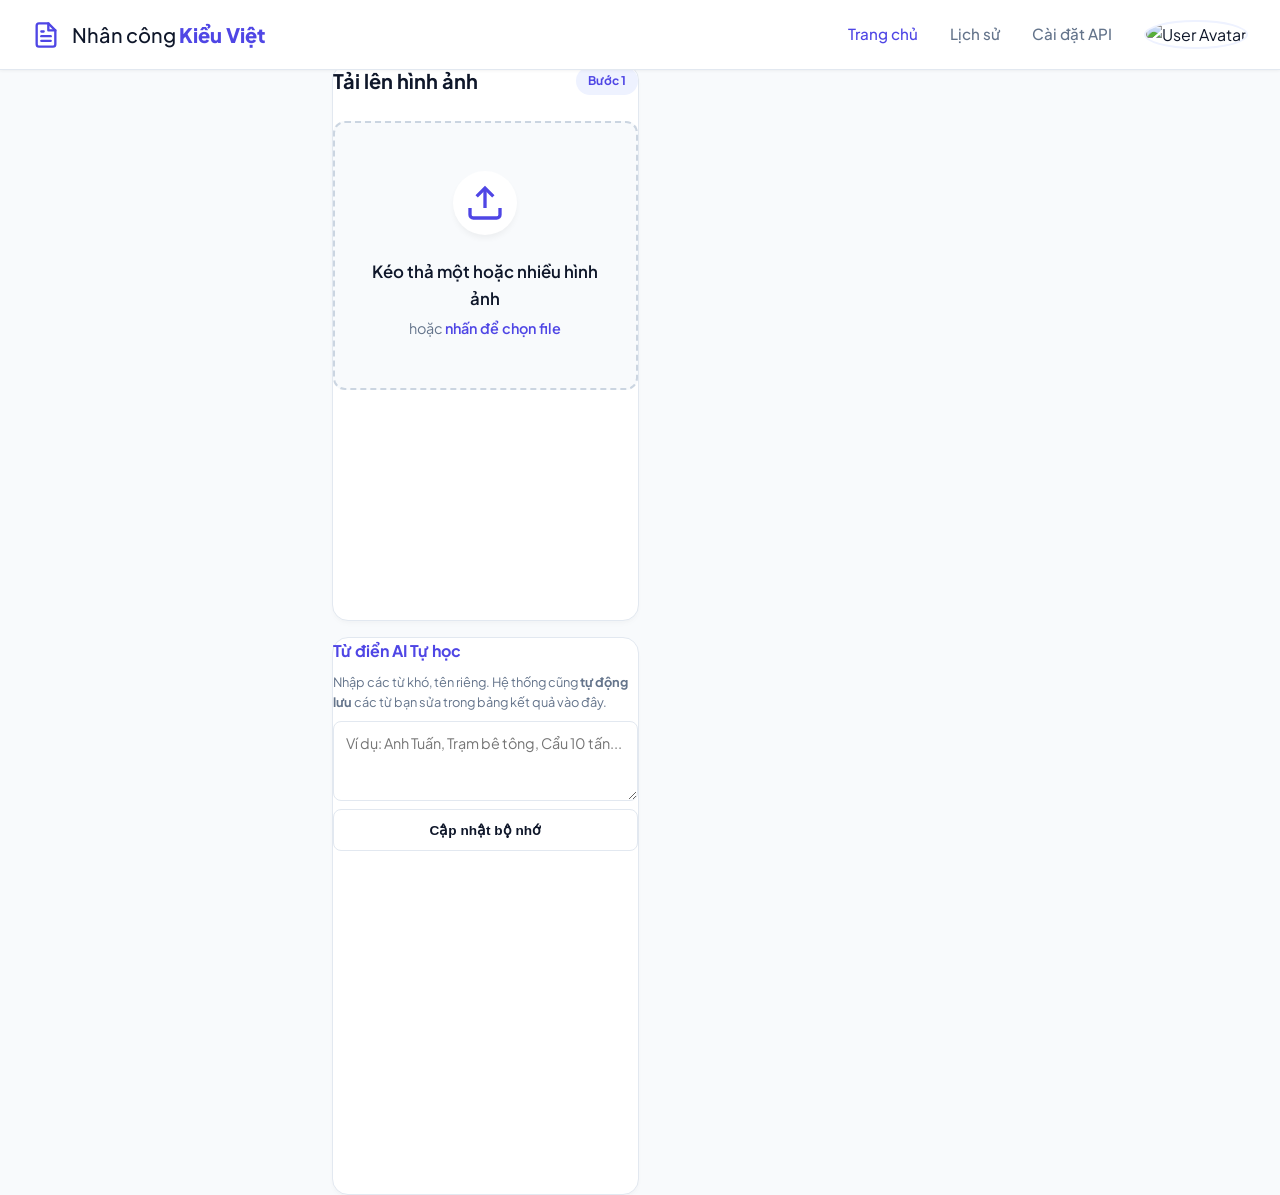
==== index.html @ 279156b9 "Fix retry loop counter and bump cache" ====
<!DOCTYPE html>
<html lang="vi">
<head>
    <meta charset="UTF-8">
    <meta name="viewport" content="width=device-width, initial-scale=1.0">
    <title>Nhân công Kiểu Việt</title>
    <link href="https://fonts.googleapis.com/css2?family=Plus+Jakarta+Sans:wght@300;400;500;600;700;800&display=swap" rel="stylesheet">
    <link rel="stylesheet" href="style.css">
    <!-- SheetJS -->
    <script src="https://cdn.sheetjs.com/xlsx-latest/package/dist/xlsx.full.min.js"></script>
</head>
<body>
    <!-- Navbar -->
    <nav class="navbar">
        <div class="nav-container">
            <div class="logo">
                <svg width="28" height="28" viewBox="0 0 24 24" fill="none" stroke="currentColor" stroke-width="2" stroke-linecap="round" stroke-linejoin="round">
                    <path d="M14 2H6a2 2 0 0 0-2 2v16a2 2 0 0 0 2 2h12a2 2 0 0 0 2-2V8z"></path>
                    <polyline points="14 2 14 8 20 8"></polyline>
                    <line x1="16" y1="13" x2="8" y2="13"></line>
                    <line x1="16" y1="17" x2="8" y2="17"></line>
                    <polyline points="10 9 9 9 8 9"></polyline>
                </svg>
                <span>Nhân công <strong>Kiểu Việt</strong></span>
            </div>
            <div class="nav-links">
                <a href="#" class="active">Trang chủ</a>
                <a href="#">Lịch sử</a>
                <a href="#">Cài đặt API</a>
                <div class="avatar">
                    <img src="https://ui-avatars.com/api/?name=Admin&background=6366f1&color=fff" alt="User Avatar">
                </div>
            </div>
        </div>
    </nav>

    <div class="layout">
        <!-- Main Content -->
        <div class="main-content">
            <!-- Two Column Layout for App -->
            <div class="app-grid">
                <!-- Left Column -->
                <div class="left-column">
                    <div class="panel upload-panel card">
                        <div class="panel-header">
                            <h2>Tải lên hình ảnh</h2>
                            <span class="badge">Bước 1</span>
                        </div>
                        
                        <div class="drop-zone" id="drop-zone">
                            <div class="drop-icon-bg">
                                <svg width="40" height="40" viewBox="0 0 24 24" fill="none" stroke="currentColor" stroke-width="2"><path d="M21 15v4a2 2 0 0 1-2 2H5a2 2 0 0 1-2-2v-4"></path><polyline points="17 8 12 3 7 8"></polyline><line x1="12" y1="3" x2="12" y2="15"></line></svg>
                            </div>
                            <h3>Kéo thả một hoặc nhiều hình ảnh</h3>
                            <p>hoặc <span class="highlight">nhấn để chọn file</span></p>
                            <input type="file" id="file-input" accept="image/*" hidden multiple>
                        </div>
                        
                        <div class="preview-area hidden" id="preview-area">
                            <div class="image-wrapper" id="preview-gallery" style="display: flex; gap: 10px; overflow-x: auto; padding: 5px; margin-bottom: 10px;">
                                <!-- Thumbnails will be injected here -->
                            </div>
                            
                            <!-- Ảnh phóng to của tab hiện tại -->
                            <div id="active-image-container" style="display: none; margin-bottom: 15px;">
                                <p style="font-size: 0.85rem; color: var(--text-muted); margin-bottom: 5px; font-weight: bold;">Ảnh đang chọn để đối chiếu:</p>
                                <img id="active-image" style="width: 100%; max-height: 400px; object-fit: contain; border-radius: 8px; border: 1px solid var(--border-color);">
                            </div>

                            <div class="actions">
                                <button id="btn-remove-image" class="btn btn-outline" style="padding: 0.5rem; font-size: 0.9rem;">
                                    Xóa tất cả
                                </button>
                                <button id="btn-extract" class="btn btn-primary glow-effect" style="flex: 2;">
                                    <svg width="18" height="18" viewBox="0 0 24 24" fill="none" stroke="currentColor" stroke-width="2"><polygon points="13 2 3 14 12 14 11 22 21 10 12 10 13 2"></polygon></svg>
                                    Bắt đầu AI Trích xuất
                                </button>
                            </div>
                        </div>
                    </div>

                    <!-- Dictionary Panel -->
                    <div class="panel dictionary-panel card" style="margin-top: 1rem">
                        <div class="panel-header" style="margin-bottom: 0.5rem;">
                            <h2 style="font-size: 1rem; color: var(--primary);">Từ điển AI Tự học</h2>
                        </div>
                        <p style="font-size: 0.8rem; color: var(--text-muted); margin-bottom: 0.5rem;">Nhập các từ khó, tên riêng. Hệ thống cũng <strong>tự động lưu</strong> các từ bạn sửa trong bảng kết quả vào đây.</p>
                        <textarea id="custom-dictionary" class="form-control" rows="3" placeholder="Ví dụ: Anh Tuấn, Trạm bê tông, Cẩu 10 tấn..."></textarea>
                        <button id="btn-save-dict" class="btn btn-outline" style="width: 100%; margin-top: 0.5rem; font-size: 0.85rem;">Cập nhật bộ nhớ</button>
                    </div>
                </div>

                <!-- Right Column: Result -->
                <div class="panel result-panel card hidden" id="result-section">
                    <div class="panel-header" style="padding-bottom: 1rem; border-bottom: 1px solid var(--border-color); margin-bottom: 1rem;">
                        <div style="flex: 1;">
                            <div style="display: flex; align-items: center; justify-content: space-between; margin-bottom: 0.5rem;">
                                <h2 style="font-size: 1.25rem;">Kết quả Dữ liệu</h2>
                                <select id="result-tab-selector" class="form-control" style="width: auto; padding: 0.4rem; font-weight: bold;">
                                    <!-- Tabs injected here -->
                                </select>
                            </div>
                            <p class="instruction" style="font-size: 0.85rem;">Click vào ô bất kỳ để sửa. Ô <span class="warning-text">màu vàng</span> là chữ viết tay mờ cần kiểm tra lại.</p>
                        </div>
                        <button id="btn-export" class="btn btn-success" style="margin-left: 1rem; white-space: nowrap;">
                            <svg width="18" height="18" viewBox="0 0 24 24" fill="none" stroke="currentColor" stroke-width="2"><path d="M21 15v4a2 2 0 0 1-2 2H5a2 2 0 0 1-2-2v-4"></path><polyline points="7 10 12 15 17 10"></polyline><line x1="12" y1="15" x2="12" y2="3"></line></svg>
                            Xuất Excel
                        </button>
                    </div>

                    <div class="table-responsive">
                        <table id="result-table">
                            <thead>
                                <tr>
                                    <th width="50">STT</th>
                                    <th width="150">Họ và tên</th>
                                    <th width="80">Ngày công</th>
                                    <th width="100">Ca sáng</th>
                                    <th width="100">Ca trưa</th>
                                    <th width="100">Ca chiều</th>
                                    <th>Ghi chú</th>
                                </tr>
                            </thead>
                            <tbody id="result-tbody">
                                <!-- Data will be injected here -->
                            </tbody>
                        </table>
                    </div>
                </div>
            </div>
        </div>
    </div>

    <!-- Loading Overlay -->
    <div class="loading-overlay hidden" id="loading-overlay">
        <div class="loading-content">
            <div class="spinner"></div>
            <h3>Đang phân tích hình ảnh...</h3>
            <p>Hệ thống đang sử dụng AI để đọc chữ viết tay, vui lòng đợi trong giây lát.</p>
        </div>
    </div>

    <!-- Toast Notification -->
    <div id="toast-container"></div>

    <script src="script.js?v=9"></script>
    <script>
        // Cập nhật giao diện tự động khi thay đổi size
        window.addEventListener('resize', () => {
            const table = document.querySelector('.table-responsive');
            if (table && table.parentElement.classList.contains('hidden') === false) {
                // Table is visible, force layout recalculation if needed
            }
        });
    </script>
</body>
</html>
---- style.css ----
@import url('https://fonts.googleapis.com/css2?family=Plus+Jakarta+Sans:wght@400;500;600;700;800&display=swap');

:root {
    --primary: #4F46E5;
    --primary-hover: #4338CA;
    --primary-light: #EEF2FF;
    --success: #10B981;
    --success-hover: #059669;
    --danger: #EF4444;
    --bg-color: #F8FAFC;
    --card-bg: #FFFFFF;
    --text-main: #0F172A;
    --text-muted: #64748B;
    --border-color: #E2E8F0;
    --warning-bg: #FFFBEB;
    --warning-border: #F59E0B;
    --sidebar-width: 260px;
    --navbar-height: 70px;
}

* {
    box-sizing: border-box;
    margin: 0;
    padding: 0;
}

body {
    font-family: 'Plus Jakarta Sans', sans-serif;
    background-color: var(--bg-color);
    color: var(--text-main);
    line-height: 1.6;
    overflow-x: hidden;
}

/* Navbar */
.navbar {
    height: var(--navbar-height);
    background-color: var(--card-bg);
    border-bottom: 1px solid var(--border-color);
    position: fixed;
    top: 0;
    left: 0;
    right: 0;
    z-index: 50;
    box-shadow: 0 1px 3px 0 rgba(0, 0, 0, 0.05);
}

.nav-container {
    display: flex;
    justify-content: space-between;
    align-items: center;
    height: 100%;
    padding: 0 2rem;
    max-width: 1600px;
    margin: 0 auto;
}

.logo {
    display: flex;
    align-items: center;
    gap: 0.75rem;
    color: var(--primary);
    font-size: 1.25rem;
}

.logo span {
    color: var(--text-main);
    font-weight: 500;
}

.logo strong {
    color: var(--primary);
    font-weight: 800;
}

.nav-links {
    display: flex;
    align-items: center;
    gap: 2rem;
}

.nav-links a {
    text-decoration: none;
    color: var(--text-muted);
    font-weight: 500;
    font-size: 0.95rem;
    transition: color 0.2s;
}

.nav-links a:hover, .nav-links a.active {
    color: var(--primary);
}

.avatar img {
    width: 36px;
    height: 36px;
    border-radius: 50%;
    border: 2px solid var(--primary-light);
}

/* Dashboard Layout */
.dashboard-container {
    display: flex;
    margin-top: var(--navbar-height);
    min-height: calc(100vh - var(--navbar-height));
    max-width: 1600px;
    margin-left: auto;
    margin-right: auto;
}

.sidebar {
    width: var(--sidebar-width);
    background-color: var(--bg-color);
    border-right: 1px solid var(--border-color);
    padding: 2rem 1.5rem;
    position: fixed;
    height: calc(100vh - var(--navbar-height));
    overflow-y: auto;
}

.menu-group h3 {
    font-size: 0.75rem;
    font-weight: 700;
    color: var(--text-muted);
    text-transform: uppercase;
    letter-spacing: 0.1em;
    margin-bottom: 1rem;
    padding-left: 0.75rem;
}

.menu-group ul {
    list-style: none;
}

.menu-group li {
    display: flex;
    align-items: center;
    gap: 0.75rem;
    padding: 0.75rem;
    border-radius: 0.5rem;
    color: var(--text-muted);
    font-weight: 600;
    font-size: 0.95rem;
    cursor: pointer;
    transition: all 0.2s;
    margin-bottom: 0.25rem;
}

.menu-group li:hover {
    background-color: var(--primary-light);
    color: var(--primary);
}

.menu-group li.active {
    background-color: var(--primary-light);
    color: var(--primary);
}

.main-content {
    flex: 1;
    margin-left: var(--sidebar-width);
    padding: 2.5rem 3rem;
}

/* Header */
.page-header {
    display: flex;
    justify-content: space-between;
    align-items: flex-end;
    margin-bottom: 2.5rem;
}

.page-header h1 {
    font-size: 2rem;
    font-weight: 800;
    color: var(--text-main);
    margin-bottom: 0.5rem;
    letter-spacing: -0.03em;
}

.page-header p {
    color: var(--text-muted);
    font-size: 1.05rem;
    max-width: 600px;
}

.stats-badge {
    display: inline-flex;
    align-items: center;
    gap: 0.5rem;
    background-color: #ECFDF5;
    color: #059669;
    padding: 0.5rem 1rem;
    border-radius: 2rem;
    font-size: 0.85rem;
    font-weight: 600;
    border: 1px solid #A7F3D0;
}

.status-dot {
    width: 8px;
    height: 8px;
    background-color: #10B981;
    border-radius: 50%;
    box-shadow: 0 0 0 2px rgba(16, 185, 129, 0.2);
}

/* App Grid */
.app-grid {
    display: grid;
    grid-template-columns: 1fr;
    gap: 1.5rem;
    padding: 1.5rem;
    flex: 1;
}

@media (min-width: 992px) {
    .app-grid {
        grid-template-columns: 35% 1fr;
    }
}

.card {
    background: var(--card-bg);
    border: 1px solid var(--border-color);
    border-radius: 1rem;
    box-shadow: 0 4px 6px -1px rgba(0, 0, 0, 0.02), 0 2px 4px -1px rgba(0, 0, 0, 0.02);
}

.panel {
    display: flex;
    flex-direction: column;
    height: 100%;
}

.panel-header {
    display: flex;
    justify-content: space-between;
    align-items: center;
    margin-bottom: 1.5rem;
}

.panel-header h2 {
    font-size: 1.25rem;
    font-weight: 700;
}

.badge {
    background-color: var(--primary-light);
    color: var(--primary);
    padding: 0.25rem 0.75rem;
    border-radius: 1rem;
    font-size: 0.75rem;
    font-weight: 700;
}

/* Upload Area */
.drop-zone {
    border: 2px dashed #CBD5E1;
    border-radius: 0.75rem;
    padding: 3rem 1.5rem;
    text-align: center;
    cursor: pointer;
    background-color: #F8FAFC;
    transition: all 0.2s ease;
}

.drop-zone:hover, .drop-zone.dragover {
    border-color: var(--primary);
    background-color: var(--primary-light);
}

.drop-icon-bg {
    width: 64px;
    height: 64px;
    background-color: white;
    border-radius: 50%;
    display: flex;
    align-items: center;
    justify-content: center;
    margin: 0 auto 1.5rem auto;
    box-shadow: 0 4px 6px -1px rgba(0, 0, 0, 0.05);
    color: var(--primary);
}

.drop-zone h3 {
    font-size: 1.05rem;
    font-weight: 600;
    margin-bottom: 0.25rem;
}

.drop-zone p {
    color: var(--text-muted);
    font-size: 0.9rem;
}

.drop-zone .highlight {
    color: var(--primary);
    font-weight: 600;
}

.file-hint {
    margin-top: 1rem;
    font-size: 0.8rem !important;
    color: #94A3B8 !important;
}

/* Preview Area */
.image-wrapper {
    background-color: #F1F5F9;
    padding: 0.5rem;
    border-radius: 0.75rem;
    border: 1px solid var(--border-color);
    margin-bottom: 1.5rem;
}

.preview-area img {
    width: 100%;
    height: auto;
    max-height: 400px;
    object-fit: contain;
    border-radius: 0.5rem;
    display: block;
}

.actions {
    display: grid;
    grid-template-columns: 1fr 2fr;
    gap: 1rem;
}

.form-control {
    width: 100%;
    padding: 0.75rem;
    border: 1px solid var(--border-color);
    border-radius: 0.5rem;
    font-family: inherit;
    font-size: 0.9rem;
    resize: vertical;
    transition: all 0.2s;
}
.form-control:focus {
    outline: none;
    border-color: var(--primary);
    box-shadow: 0 0 0 3px var(--primary-light);
}

/* Empty State */
.empty-state {
    display: flex;
    flex-direction: column;
    align-items: center;
    justify-content: center;
    text-align: center;
    padding: 6rem 2rem;
    border: 1px dashed var(--border-color);
    background-color: transparent;
    box-shadow: none;
}

.empty-icon {
    color: #CBD5E1;
    margin-bottom: 1.5rem;
}

.empty-state h3 {
    font-size: 1.25rem;
    color: var(--text-muted);
    margin-bottom: 0.5rem;
}

.empty-state p {
    color: #94A3B8;
    max-width: 300px;
    font-size: 0.95rem;
}

/* Buttons */
.btn {
    display: inline-flex;
    align-items: center;
    justify-content: center;
    gap: 0.5rem;
    padding: 0.75rem 1rem;
    font-size: 0.95rem;
    font-weight: 600;
    border: none;
    border-radius: 0.5rem;
    cursor: pointer;
    transition: all 0.2s ease;
}

.btn-primary {
    background-color: var(--primary);
    color: white;
}

.btn-primary:hover {
    background-color: var(--primary-hover);
}

.btn-outline {
    background-color: white;
    color: var(--text-main);
    border: 1px solid var(--border-color);
}

.btn-outline:hover {
    background-color: #F1F5F9;
}

.btn-success {
    background-color: var(--success);
    color: white;
}

.btn-success:hover {
    background-color: var(--success-hover);
}

.glow-effect {
    box-shadow: 0 4px 14px 0 rgba(79, 70, 229, 0.39);
}

.glow-effect:hover {
    transform: translateY(-1px);
    box-shadow: 0 6px 20px rgba(79, 70, 229, 0.4);
}

/* Result Section */
.result-panel {
    padding: 0;
    overflow: hidden;
    display: flex;
    flex-direction: column;
}

.result-panel .panel-header {
    padding: 1.5rem 2rem;
    margin: 0;
    border-bottom: 1px solid var(--border-color);
    background-color: #F8FAFC;
}

.result-panel h2 {
    margin-bottom: 0.25rem;
}

.instruction {
    color: var(--text-muted);
    font-size: 0.85rem;
}

.warning-text {
    color: var(--warning-border);
    font-weight: 700;
}

.table-container {
    overflow-x: auto;
    width: 100%;
}

table {
    width: 100%;
    border-collapse: collapse;
    text-align: left;
}

th, td {
    padding: 1rem 1.5rem;
    border-bottom: 1px solid var(--border-color);
}

th {
    background-color: white;
    font-weight: 600;
    color: var(--text-muted);
    font-size: 0.75rem;
    text-transform: uppercase;
    letter-spacing: 0.05em;
    position: sticky;
    top: 0;
}

td {
    font-size: 0.95rem;
    color: var(--text-main);
    font-weight: 500;
    transition: background-color 0.2s;
    white-space: nowrap;
}

tr:hover td {
    background-color: #F8FAFC;
}

td[contenteditable="true"]:focus {
    outline: none;
    box-shadow: inset 0 0 0 2px var(--primary);
    background-color: white;
    border-radius: 0.25rem;
}

.uncertain-cell {
    background-color: var(--warning-bg);
}

/* Loading Overlay */
#loading-overlay {
    position: fixed;
    top: 0; left: 0; right: 0; bottom: 0;
    background: rgba(255, 255, 255, 0.9);
    backdrop-filter: blur(4px);
    display: flex;
    align-items: center;
    justify-content: center;
    z-index: 1000;
}

.loading-content {
    text-align: center;
}

.cyber-spinner {
    width: 60px;
    height: 60px;
    border: 4px solid var(--primary-light);
    border-top-color: var(--primary);
    border-radius: 50%;
    animation: spin 1s cubic-bezier(0.68, -0.55, 0.265, 1.55) infinite;
    margin: 0 auto 1.5rem auto;
}

@keyframes spin {
    0% { transform: rotate(0deg); }
    100% { transform: rotate(360deg); }
}

.loading-content h3 {
    font-size: 1.25rem;
    font-weight: 700;
    margin-bottom: 0.5rem;
}

.loading-content p {
    color: var(--text-muted);
}

/* Toast */
#toast-container {
    position: fixed;
    bottom: 24px;
    right: 24px;
    z-index: 9999;
    display: flex;
    flex-direction: column;
    gap: 12px;
}

.toast {
    background: white;
    border-left: 4px solid var(--primary);
    color: var(--text-main);
    padding: 1rem 1.5rem;
    border-radius: 0.5rem;
    box-shadow: 0 10px 15px -3px rgba(0, 0, 0, 0.1), 0 4px 6px -2px rgba(0, 0, 0, 0.05);
    animation: slideIn 0.3s cubic-bezier(0.16, 1, 0.3, 1) forwards, fadeOut 0.5s ease 4.5s forwards;
    min-width: 300px;
    font-weight: 600;
}

.toast.error { border-left-color: var(--danger); }
.toast.success { border-left-color: var(--success); }
.toast.warning { border-left-color: var(--warning-border); }

@keyframes slideIn {
    from { transform: translateX(100%); opacity: 0; }
    to { transform: translateX(0); opacity: 1; }
}
@keyframes fadeOut {
    from { opacity: 1; }
    to { opacity: 0; visibility: hidden; }
}
.hidden { display: none !important; }

/* Responsive */
@media (max-width: 1200px) {
    .app-grid {
        grid-template-columns: 350px 1fr;
    }
}
@media (max-width: 992px) {
    .sidebar { display: none; }
    .main-content { margin-left: 0; }
    .app-grid { grid-template-columns: 1fr; }
}
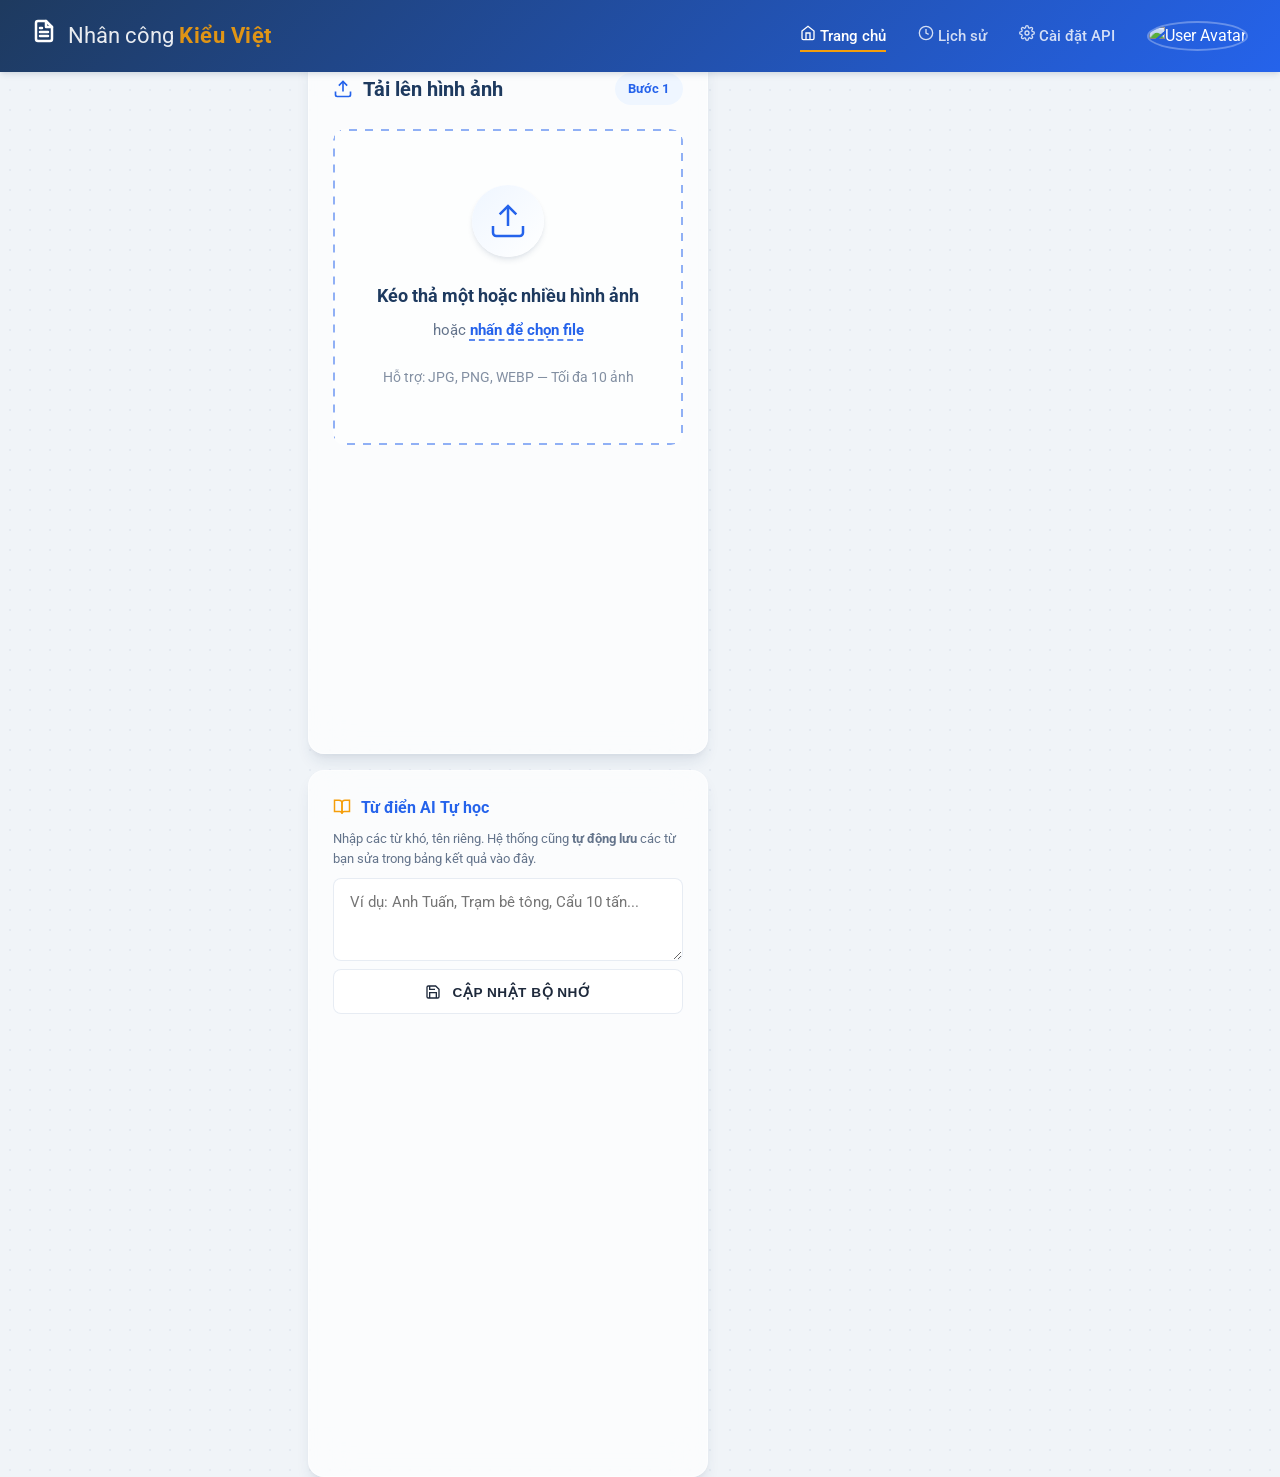
==== commit 8131e255: "Update UI to modern design based on Kieu Viet brand" ====
--- a/index.html
+++ b/index.html
@@ -3,9 +3,10 @@
 <head>
     <meta charset="UTF-8">
     <meta name="viewport" content="width=device-width, initial-scale=1.0">
-    <title>Nhân công Kiểu Việt</title>
-    <link href="https://fonts.googleapis.com/css2?family=Plus+Jakarta+Sans:wght@300;400;500;600;700;800&display=swap" rel="stylesheet">
-    <link rel="stylesheet" href="style.css">
+    <title>Nhân công Kiểu Việt - Chấm công AI</title>
+    <link rel="icon" href="https://kieuviet.com.vn/wp-content/uploads/2024/10/logo-kieu-viet-150x75.png" type="image/png">
+    <link href="https://fonts.googleapis.com/css2?family=Roboto:wght@300;400;500;700;900&display=swap" rel="stylesheet">
+    <link rel="stylesheet" href="style.css?v=2">
     <!-- SheetJS -->
     <script src="https://cdn.sheetjs.com/xlsx-latest/package/dist/xlsx.full.min.js"></script>
 </head>
@@ -14,21 +15,32 @@
     <nav class="navbar">
         <div class="nav-container">
             <div class="logo">
-                <svg width="28" height="28" viewBox="0 0 24 24" fill="none" stroke="currentColor" stroke-width="2" stroke-linecap="round" stroke-linejoin="round">
-                    <path d="M14 2H6a2 2 0 0 0-2 2v16a2 2 0 0 0 2 2h12a2 2 0 0 0 2-2V8z"></path>
-                    <polyline points="14 2 14 8 20 8"></polyline>
-                    <line x1="16" y1="13" x2="8" y2="13"></line>
-                    <line x1="16" y1="17" x2="8" y2="17"></line>
-                    <polyline points="10 9 9 9 8 9"></polyline>
-                </svg>
+                <div class="logo-icon">
+                    <svg width="24" height="24" viewBox="0 0 24 24" fill="none" stroke="currentColor" stroke-width="2.5" stroke-linecap="round" stroke-linejoin="round">
+                        <path d="M14 2H6a2 2 0 0 0-2 2v16a2 2 0 0 0 2 2h12a2 2 0 0 0 2-2V8z"></path>
+                        <polyline points="14 2 14 8 20 8"></polyline>
+                        <line x1="16" y1="13" x2="8" y2="13"></line>
+                        <line x1="16" y1="17" x2="8" y2="17"></line>
+                        <polyline points="10 9 9 9 8 9"></polyline>
+                    </svg>
+                </div>
                 <span>Nhân công <strong>Kiểu Việt</strong></span>
             </div>
             <div class="nav-links">
-                <a href="#" class="active">Trang chủ</a>
-                <a href="#">Lịch sử</a>
-                <a href="#">Cài đặt API</a>
+                <a href="#" class="active">
+                    <svg width="16" height="16" viewBox="0 0 24 24" fill="none" stroke="currentColor" stroke-width="2"><path d="M3 9l9-7 9 7v11a2 2 0 0 1-2 2H5a2 2 0 0 1-2-2z"></path><polyline points="9 22 9 12 15 12 15 22"></polyline></svg>
+                    Trang chủ
+                </a>
+                <a href="#">
+                    <svg width="16" height="16" viewBox="0 0 24 24" fill="none" stroke="currentColor" stroke-width="2"><circle cx="12" cy="12" r="10"></circle><polyline points="12 6 12 12 16 14"></polyline></svg>
+                    Lịch sử
+                </a>
+                <a href="#">
+                    <svg width="16" height="16" viewBox="0 0 24 24" fill="none" stroke="currentColor" stroke-width="2"><circle cx="12" cy="12" r="3"></circle><path d="M19.4 15a1.65 1.65 0 0 0 .33 1.82l.06.06a2 2 0 0 1 0 2.83 2 2 0 0 1-2.83 0l-.06-.06a1.65 1.65 0 0 0-1.82-.33 1.65 1.65 0 0 0-1 1.51V21a2 2 0 0 1-2 2 2 2 0 0 1-2-2v-.09A1.65 1.65 0 0 0 9 19.4a1.65 1.65 0 0 0-1.82.33l-.06.06a2 2 0 0 1-2.83 0 2 2 0 0 1 0-2.83l.06-.06A1.65 1.65 0 0 0 4.68 15a1.65 1.65 0 0 0-1.51-1H3a2 2 0 0 1-2-2 2 2 0 0 1 2-2h.09A1.65 1.65 0 0 0 4.6 9a1.65 1.65 0 0 0-.33-1.82l-.06-.06a2 2 0 0 1 0-2.83 2 2 0 0 1 2.83 0l.06.06A1.65 1.65 0 0 0 9 4.68a1.65 1.65 0 0 0 1-1.51V3a2 2 0 0 1 2-2 2 2 0 0 1 2 2v.09a1.65 1.65 0 0 0 1 1.51 1.65 1.65 0 0 0 1.82-.33l.06-.06a2 2 0 0 1 2.83 0 2 2 0 0 1 0 2.83l-.06.06a1.65 1.65 0 0 0-.33 1.82V9a1.65 1.65 0 0 0 1.51 1H21a2 2 0 0 1 2 2 2 2 0 0 1-2 2h-.09a1.65 1.65 0 0 0-1.51 1z"></path></svg>
+                    Cài đặt API
+                </a>
                 <div class="avatar">
-                    <img src="https://ui-avatars.com/api/?name=Admin&background=6366f1&color=fff" alt="User Avatar">
+                    <img src="https://ui-avatars.com/api/?name=KV&background=1e3a5f&color=fff&bold=true&size=40" alt="User Avatar">
                 </div>
             </div>
         </div>
@@ -43,16 +55,24 @@
                 <div class="left-column">
                     <div class="panel upload-panel card">
                         <div class="panel-header">
-                            <h2>Tải lên hình ảnh</h2>
+                            <h2>
+                                <svg width="20" height="20" viewBox="0 0 24 24" fill="none" stroke="var(--primary)" stroke-width="2" style="vertical-align: -3px; margin-right: 6px;"><path d="M21 15v4a2 2 0 0 1-2 2H5a2 2 0 0 1-2-2v-4"></path><polyline points="17 8 12 3 7 8"></polyline><line x1="12" y1="3" x2="12" y2="15"></line></svg>
+                                Tải lên hình ảnh
+                            </h2>
                             <span class="badge">Bước 1</span>
                         </div>
                         
                         <div class="drop-zone" id="drop-zone">
                             <div class="drop-icon-bg">
-                                <svg width="40" height="40" viewBox="0 0 24 24" fill="none" stroke="currentColor" stroke-width="2"><path d="M21 15v4a2 2 0 0 1-2 2H5a2 2 0 0 1-2-2v-4"></path><polyline points="17 8 12 3 7 8"></polyline><line x1="12" y1="3" x2="12" y2="15"></line></svg>
+                                <svg width="40" height="40" viewBox="0 0 24 24" fill="none" stroke="currentColor" stroke-width="1.5">
+                                    <path d="M21 15v4a2 2 0 0 1-2 2H5a2 2 0 0 1-2-2v-4"></path>
+                                    <polyline points="17 8 12 3 7 8"></polyline>
+                                    <line x1="12" y1="3" x2="12" y2="15"></line>
+                                </svg>
                             </div>
                             <h3>Kéo thả một hoặc nhiều hình ảnh</h3>
                             <p>hoặc <span class="highlight">nhấn để chọn file</span></p>
+                            <p class="file-hint">Hỗ trợ: JPG, PNG, WEBP — Tối đa 10 ảnh</p>
                             <input type="file" id="file-input" accept="image/*" hidden multiple>
                         </div>
                         
@@ -63,12 +83,16 @@
                             
                             <!-- Ảnh phóng to của tab hiện tại -->
                             <div id="active-image-container" style="display: none; margin-bottom: 15px;">
-                                <p style="font-size: 0.85rem; color: var(--text-muted); margin-bottom: 5px; font-weight: bold;">Ảnh đang chọn để đối chiếu:</p>
-                                <img id="active-image" style="width: 100%; max-height: 400px; object-fit: contain; border-radius: 8px; border: 1px solid var(--border-color);">
+                                <p style="font-size: 0.8rem; color: var(--text-muted); margin-bottom: 5px; font-weight: 600;">
+                                    <svg width="14" height="14" viewBox="0 0 24 24" fill="none" stroke="currentColor" stroke-width="2" style="vertical-align: -2px; margin-right: 4px;"><rect x="3" y="3" width="18" height="18" rx="2" ry="2"></rect><circle cx="8.5" cy="8.5" r="1.5"></circle><polyline points="21 15 16 10 5 21"></polyline></svg>
+                                    Ảnh đang chọn để đối chiếu:
+                                </p>
+                                <img id="active-image" style="width: 100%; max-height: 400px; object-fit: contain; border-radius: var(--border-radius-sm); border: 1px solid var(--border-color);">
                             </div>
 
                             <div class="actions">
                                 <button id="btn-remove-image" class="btn btn-outline" style="padding: 0.5rem; font-size: 0.9rem;">
+                                    <svg width="16" height="16" viewBox="0 0 24 24" fill="none" stroke="currentColor" stroke-width="2"><polyline points="3 6 5 6 21 6"></polyline><path d="M19 6v14a2 2 0 0 1-2 2H7a2 2 0 0 1-2-2V6m3 0V4a2 2 0 0 1 2-2h4a2 2 0 0 1 2 2v2"></path></svg>
                                     Xóa tất cả
                                 </button>
                                 <button id="btn-extract" class="btn btn-primary glow-effect" style="flex: 2;">
@@ -82,25 +106,37 @@
                     <!-- Dictionary Panel -->
                     <div class="panel dictionary-panel card" style="margin-top: 1rem">
                         <div class="panel-header" style="margin-bottom: 0.5rem;">
-                            <h2 style="font-size: 1rem; color: var(--primary);">Từ điển AI Tự học</h2>
+                            <h2 style="font-size: 1rem; color: var(--primary);">
+                                <svg width="18" height="18" viewBox="0 0 24 24" fill="none" stroke="var(--accent)" stroke-width="2" style="vertical-align: -3px; margin-right: 6px;"><path d="M2 3h6a4 4 0 0 1 4 4v14a3 3 0 0 0-3-3H2z"></path><path d="M22 3h-6a4 4 0 0 0-4 4v14a3 3 0 0 1 3-3h7z"></path></svg>
+                                Từ điển AI Tự học
+                            </h2>
                         </div>
                         <p style="font-size: 0.8rem; color: var(--text-muted); margin-bottom: 0.5rem;">Nhập các từ khó, tên riêng. Hệ thống cũng <strong>tự động lưu</strong> các từ bạn sửa trong bảng kết quả vào đây.</p>
                         <textarea id="custom-dictionary" class="form-control" rows="3" placeholder="Ví dụ: Anh Tuấn, Trạm bê tông, Cẩu 10 tấn..."></textarea>
-                        <button id="btn-save-dict" class="btn btn-outline" style="width: 100%; margin-top: 0.5rem; font-size: 0.85rem;">Cập nhật bộ nhớ</button>
+                        <button id="btn-save-dict" class="btn btn-outline" style="width: 100%; margin-top: 0.5rem; font-size: 0.85rem;">
+                            <svg width="16" height="16" viewBox="0 0 24 24" fill="none" stroke="currentColor" stroke-width="2" style="margin-right: 4px;"><path d="M19 21H5a2 2 0 0 1-2-2V5a2 2 0 0 1 2-2h11l5 5v11a2 2 0 0 1-2 2z"></path><polyline points="17 21 17 13 7 13 7 21"></polyline><polyline points="7 3 7 8 15 8"></polyline></svg>
+                            Cập nhật bộ nhớ
+                        </button>
                     </div>
                 </div>
 
                 <!-- Right Column: Result -->
                 <div class="panel result-panel card hidden" id="result-section">
-                    <div class="panel-header" style="padding-bottom: 1rem; border-bottom: 1px solid var(--border-color); margin-bottom: 1rem;">
+                    <div class="panel-header" style="padding-bottom: 1rem; border-bottom: 1px solid var(--border-color); margin-bottom: 0;">
                         <div style="flex: 1;">
                             <div style="display: flex; align-items: center; justify-content: space-between; margin-bottom: 0.5rem;">
-                                <h2 style="font-size: 1.25rem;">Kết quả Dữ liệu</h2>
-                                <select id="result-tab-selector" class="form-control" style="width: auto; padding: 0.4rem; font-weight: bold;">
+                                <h2 style="font-size: 1.25rem;">
+                                    <svg width="20" height="20" viewBox="0 0 24 24" fill="none" stroke="var(--primary)" stroke-width="2" style="vertical-align: -3px; margin-right: 6px;"><path d="M14 2H6a2 2 0 0 0-2 2v16a2 2 0 0 0 2 2h12a2 2 0 0 0 2-2V8z"></path><polyline points="14 2 14 8 20 8"></polyline><line x1="16" y1="13" x2="8" y2="13"></line><line x1="16" y1="17" x2="8" y2="17"></line></svg>
+                                    Kết quả Dữ liệu
+                                </h2>
+                                <select id="result-tab-selector" class="form-control" style="width: auto; padding: 0.4rem 0.8rem; font-weight: bold; border-radius: var(--border-radius-sm);">
                                     <!-- Tabs injected here -->
                                 </select>
                             </div>
-                            <p class="instruction" style="font-size: 0.85rem;">Click vào ô bất kỳ để sửa. Ô <span class="warning-text">màu vàng</span> là chữ viết tay mờ cần kiểm tra lại.</p>
+                            <p class="instruction" style="font-size: 0.85rem;">
+                                <svg width="14" height="14" viewBox="0 0 24 24" fill="none" stroke="var(--accent)" stroke-width="2" style="vertical-align: -2px; margin-right: 4px;"><circle cx="12" cy="12" r="10"></circle><line x1="12" y1="16" x2="12" y2="12"></line><line x1="12" y1="8" x2="12.01" y2="8"></line></svg>
+                                Click vào ô bất kỳ để sửa. Ô <span class="warning-text">màu vàng</span> là chữ viết tay mờ cần kiểm tra lại.
+                            </p>
                         </div>
                         <button id="btn-export" class="btn btn-success" style="margin-left: 1rem; white-space: nowrap;">
                             <svg width="18" height="18" viewBox="0 0 24 24" fill="none" stroke="currentColor" stroke-width="2"><path d="M21 15v4a2 2 0 0 1-2 2H5a2 2 0 0 1-2-2v-4"></path><polyline points="7 10 12 15 17 10"></polyline><line x1="12" y1="15" x2="12" y2="3"></line></svg>
@@ -143,7 +179,7 @@
     <!-- Toast Notification -->
     <div id="toast-container"></div>
 
-    <script src="script.js?v=9"></script>
+    <script src="script.js?v=10"></script>
     <script>
         // Cập nhật giao diện tự động khi thay đổi size
         window.addEventListener('resize', () => {
--- a/style.css
+++ b/style.css
@@ -1,23 +1,78 @@
-@import url('https://fonts.googleapis.com/css2?family=Plus+Jakarta+Sans:wght@400;500;600;700;800&display=swap');
+@import url('https://fonts.googleapis.com/css2?family=Roboto:wght@300;400;500;700;900&display=swap');
 
 :root {
-    --primary: #4F46E5;
-    --primary-hover: #4338CA;
-    --primary-light: #EEF2FF;
-    --success: #10B981;
-    --success-hover: #059669;
-    --danger: #EF4444;
-    --bg-color: #F8FAFC;
-    --card-bg: #FFFFFF;
-    --text-main: #0F172A;
-    --text-muted: #64748B;
-    --border-color: #E2E8F0;
-    --warning-bg: #FFFBEB;
-    --warning-border: #F59E0B;
+    /* Brand Colors */
+    --primary-dark: #1e3a5f;
+    --primary: #2563eb;
+    --primary-light: #eff6ff;
+    --accent: #f59e0b;
+    --accent-hover: #d97706;
+    
+    /* Semantic Colors */
+    --success: #10b981;
+    --success-light: #d1fae5;
+    --danger: #ef4444;
+    --danger-light: #fee2e2;
+    --warning: #f59e0b;
+    --warning-light: #fef3c7;
+    
+    /* UI Colors */
+    --bg-color: #f0f4f8;
+    --card-bg: rgba(255, 255, 255, 0.7);
+    --card-border: rgba(255, 255, 255, 0.5);
+    --text-main: #1e293b;
+    --text-muted: #64748b;
+    --border-color: rgba(226, 232, 240, 0.8);
+    
+    /* Layout */
+    --navbar-height: 72px;
     --sidebar-width: 260px;
-    --navbar-height: 70px;
-}
-
+    --border-radius-sm: 8px;
+    --border-radius-md: 12px;
+    --border-radius-lg: 16px;
+    
+    /* Shadows */
+    --shadow-sm: 0 1px 2px 0 rgba(30, 58, 95, 0.05);
+    --shadow-md: 0 4px 6px -1px rgba(30, 58, 95, 0.1), 0 2px 4px -1px rgba(30, 58, 95, 0.06);
+    --shadow-lg: 0 10px 15px -3px rgba(30, 58, 95, 0.1), 0 4px 6px -2px rgba(30, 58, 95, 0.05);
+    --shadow-glow: 0 4px 14px 0 rgba(37, 99, 235, 0.35);
+    --shadow-accent-glow: 0 4px 14px 0 rgba(245, 158, 11, 0.35);
+    
+    /* Transitions */
+    --transition: 300ms cubic-bezier(0.4, 0, 0.2, 1);
+}
+
+/* Global Animations */
+@keyframes dashFlow {
+    to { background-position: 100% 0, 0 100%, 0 0, 100% 100%; }
+}
+
+@keyframes spin {
+    0% { transform: rotate(0deg); }
+    100% { transform: rotate(360deg); }
+}
+
+@keyframes slideInRight {
+    from { transform: translateX(110%); opacity: 0; }
+    to { transform: translateX(0); opacity: 1; }
+}
+
+@keyframes fadeOut {
+    from { opacity: 1; }
+    to { opacity: 0; visibility: hidden; }
+}
+
+@keyframes progressShrink {
+    from { width: 100%; }
+    to { width: 0%; }
+}
+
+@keyframes bgPatternPan {
+    from { background-position: 0 0; }
+    to { background-position: 40px 40px; }
+}
+
+/* Reset */
 * {
     box-sizing: border-box;
     margin: 0;
@@ -25,24 +80,30 @@
 }
 
 body {
-    font-family: 'Plus Jakarta Sans', sans-serif;
+    font-family: 'Roboto', sans-serif;
     background-color: var(--bg-color);
+    /* Subtle Animated Background Pattern */
+    background-image: radial-gradient(var(--border-color) 1px, transparent 1px);
+    background-size: 20px 20px;
+    animation: bgPatternPan 30s linear infinite;
     color: var(--text-main);
     line-height: 1.6;
     overflow-x: hidden;
-}
+    -webkit-font-smoothing: antialiased;
+}
+
+/* Utility */
+.hidden { display: none !important; }
 
 /* Navbar */
 .navbar {
     height: var(--navbar-height);
-    background-color: var(--card-bg);
-    border-bottom: 1px solid var(--border-color);
+    background: linear-gradient(135deg, var(--primary-dark) 0%, var(--primary) 100%);
     position: fixed;
-    top: 0;
-    left: 0;
-    right: 0;
+    top: 0; left: 0; right: 0;
     z-index: 50;
-    box-shadow: 0 1px 3px 0 rgba(0, 0, 0, 0.05);
+    box-shadow: var(--shadow-md);
+    color: white;
 }
 
 .nav-container {
@@ -59,18 +120,20 @@
     display: flex;
     align-items: center;
     gap: 0.75rem;
-    color: var(--primary);
-    font-size: 1.25rem;
+    color: white;
+    font-size: 1.35rem;
+    text-decoration: none;
 }
 
 .logo span {
-    color: var(--text-main);
-    font-weight: 500;
+    font-weight: 400;
+    opacity: 0.9;
 }
 
 .logo strong {
-    color: var(--primary);
-    font-weight: 800;
+    font-weight: 700;
+    letter-spacing: 0.5px;
+    color: var(--accent);
 }
 
 .nav-links {
@@ -81,21 +144,40 @@
 
 .nav-links a {
     text-decoration: none;
-    color: var(--text-muted);
+    color: rgba(255, 255, 255, 0.8);
     font-weight: 500;
     font-size: 0.95rem;
-    transition: color 0.2s;
+    transition: var(--transition);
+    position: relative;
+}
+
+.nav-links a::after {
+    content: '';
+    position: absolute;
+    bottom: -4px; left: 0;
+    width: 0; height: 2px;
+    background-color: var(--accent);
+    transition: var(--transition);
 }
 
 .nav-links a:hover, .nav-links a.active {
-    color: var(--primary);
+    color: white;
+}
+
+.nav-links a:hover::after, .nav-links a.active::after {
+    width: 100%;
 }
 
 .avatar img {
-    width: 36px;
-    height: 36px;
+    width: 40px;
+    height: 40px;
     border-radius: 50%;
-    border: 2px solid var(--primary-light);
+    border: 2px solid rgba(255, 255, 255, 0.3);
+    transition: var(--transition);
+}
+.avatar img:hover {
+    border-color: var(--accent);
+    transform: scale(1.05);
 }
 
 /* Dashboard Layout */
@@ -110,12 +192,15 @@
 
 .sidebar {
     width: var(--sidebar-width);
-    background-color: var(--bg-color);
+    background: var(--card-bg);
+    backdrop-filter: blur(16px);
+    -webkit-backdrop-filter: blur(16px);
     border-right: 1px solid var(--border-color);
     padding: 2rem 1.5rem;
     position: fixed;
     height: calc(100vh - var(--navbar-height));
     overflow-y: auto;
+    z-index: 40;
 }
 
 .menu-group h3 {
@@ -128,32 +213,31 @@
     padding-left: 0.75rem;
 }
 
-.menu-group ul {
-    list-style: none;
-}
+.menu-group ul { list-style: none; }
 
 .menu-group li {
     display: flex;
     align-items: center;
     gap: 0.75rem;
-    padding: 0.75rem;
-    border-radius: 0.5rem;
+    padding: 0.85rem 1rem;
+    border-radius: var(--border-radius-md);
     color: var(--text-muted);
-    font-weight: 600;
+    font-weight: 500;
     font-size: 0.95rem;
     cursor: pointer;
-    transition: all 0.2s;
+    transition: var(--transition);
     margin-bottom: 0.25rem;
 }
 
-.menu-group li:hover {
-    background-color: var(--primary-light);
+.menu-group li:hover, .menu-group li.active {
+    background: white;
     color: var(--primary);
-}
-
+    box-shadow: var(--shadow-sm);
+    transform: translateX(4px);
+}
 .menu-group li.active {
-    background-color: var(--primary-light);
-    color: var(--primary);
+    font-weight: 700;
+    border-left: 4px solid var(--primary);
 }
 
 .main-content {
@@ -171,16 +255,16 @@
 }
 
 .page-header h1 {
-    font-size: 2rem;
-    font-weight: 800;
-    color: var(--text-main);
+    font-size: 2.25rem;
+    font-weight: 900;
+    color: var(--primary-dark);
     margin-bottom: 0.5rem;
-    letter-spacing: -0.03em;
+    letter-spacing: -0.02em;
 }
 
 .page-header p {
     color: var(--text-muted);
-    font-size: 1.05rem;
+    font-size: 1.1rem;
     max-width: 600px;
 }
 
@@ -188,49 +272,66 @@
     display: inline-flex;
     align-items: center;
     gap: 0.5rem;
-    background-color: #ECFDF5;
-    color: #059669;
-    padding: 0.5rem 1rem;
+    background-color: white;
+    color: var(--text-main);
+    padding: 0.75rem 1.25rem;
     border-radius: 2rem;
-    font-size: 0.85rem;
+    font-size: 0.9rem;
     font-weight: 600;
-    border: 1px solid #A7F3D0;
+    box-shadow: var(--shadow-sm);
+    border: 1px solid var(--border-color);
+    transition: var(--transition);
+}
+.stats-badge:hover {
+    box-shadow: var(--shadow-md);
+    transform: translateY(-2px);
 }
 
 .status-dot {
-    width: 8px;
-    height: 8px;
-    background-color: #10B981;
+    width: 10px;
+    height: 10px;
+    background-color: var(--success);
     border-radius: 50%;
-    box-shadow: 0 0 0 2px rgba(16, 185, 129, 0.2);
-}
-
-/* App Grid */
+    box-shadow: 0 0 0 3px var(--success-light);
+    animation: pulse 2s infinite;
+}
+@keyframes pulse {
+    0% { box-shadow: 0 0 0 0 rgba(16, 185, 129, 0.4); }
+    70% { box-shadow: 0 0 0 6px rgba(16, 185, 129, 0); }
+    100% { box-shadow: 0 0 0 0 rgba(16, 185, 129, 0); }
+}
+
+/* App Grid & Glassmorphism Cards */
 .app-grid {
     display: grid;
     grid-template-columns: 1fr;
-    gap: 1.5rem;
-    padding: 1.5rem;
-    flex: 1;
-}
-
-@media (min-width: 992px) {
-    .app-grid {
-        grid-template-columns: 35% 1fr;
-    }
+    gap: 2rem;
+    padding: 0.5rem 0;
+}
+
+@media (min-width: 1024px) {
+    .app-grid { grid-template-columns: 35% 1fr; }
 }
 
 .card {
     background: var(--card-bg);
-    border: 1px solid var(--border-color);
-    border-radius: 1rem;
-    box-shadow: 0 4px 6px -1px rgba(0, 0, 0, 0.02), 0 2px 4px -1px rgba(0, 0, 0, 0.02);
+    backdrop-filter: blur(20px);
+    -webkit-backdrop-filter: blur(20px);
+    border: 1px solid var(--card-border);
+    border-radius: var(--border-radius-lg);
+    box-shadow: var(--shadow-lg);
+    overflow: hidden;
+    transition: var(--transition);
+}
+.card:hover {
+    box-shadow: 0 20px 25px -5px rgba(30, 58, 95, 0.1), 0 10px 10px -5px rgba(30, 58, 95, 0.04);
 }
 
 .panel {
     display: flex;
     flex-direction: column;
     height: 100%;
+    padding: 1.5rem;
 }
 
 .panel-header {
@@ -243,75 +344,115 @@
 .panel-header h2 {
     font-size: 1.25rem;
     font-weight: 700;
+    color: var(--primary-dark);
 }
 
 .badge {
     background-color: var(--primary-light);
     color: var(--primary);
-    padding: 0.25rem 0.75rem;
-    border-radius: 1rem;
-    font-size: 0.75rem;
-    font-weight: 700;
-}
-
-/* Upload Area */
+    padding: 0.35rem 0.85rem;
+    border-radius: 2rem;
+    font-size: 0.8rem;
+    font-weight: 700;
+}
+
+/* Upload Area - Animated Dashed Border */
 .drop-zone {
-    border: 2px dashed #CBD5E1;
-    border-radius: 0.75rem;
-    padding: 3rem 1.5rem;
+    position: relative;
+    border-radius: var(--border-radius-md);
+    padding: 3.5rem 2rem;
     text-align: center;
     cursor: pointer;
-    background-color: #F8FAFC;
-    transition: all 0.2s ease;
+    background-color: rgba(255, 255, 255, 0.5);
+    transition: var(--transition);
+    overflow: hidden;
+}
+
+/* Create the animated dash border using linear-gradient background trick */
+.drop-zone::before {
+    content: '';
+    position: absolute;
+    top: 0; left: 0; right: 0; bottom: 0;
+    border-radius: var(--border-radius-md);
+    padding: 2px;
+    background: linear-gradient(90deg, var(--primary) 50%, transparent 50%),
+                linear-gradient(90deg, var(--primary) 50%, transparent 50%),
+                linear-gradient(0deg, var(--primary) 50%, transparent 50%),
+                linear-gradient(0deg, var(--primary) 50%, transparent 50%);
+    background-repeat: repeat-x, repeat-x, repeat-y, repeat-y;
+    background-size: 16px 2px, 16px 2px, 2px 16px, 2px 16px;
+    background-position: 0 0, 100% 100%, 0 100%, 100% 0;
+    -webkit-mask: linear-gradient(#fff 0 0) content-box, linear-gradient(#fff 0 0);
+    -webkit-mask-composite: xor;
+    mask-composite: exclude;
+    pointer-events: none;
+    opacity: 0.5;
+    transition: var(--transition);
+}
+
+.drop-zone:hover::before, .drop-zone.dragover::before {
+    opacity: 1;
+    animation: dashFlow 1s linear infinite;
 }
 
 .drop-zone:hover, .drop-zone.dragover {
-    border-color: var(--primary);
-    background-color: var(--primary-light);
+    background-color: white;
+    transform: scale(1.02);
 }
 
 .drop-icon-bg {
-    width: 64px;
-    height: 64px;
-    background-color: white;
+    width: 72px;
+    height: 72px;
+    background: linear-gradient(135deg, var(--primary-light) 0%, white 100%);
     border-radius: 50%;
     display: flex;
     align-items: center;
     justify-content: center;
     margin: 0 auto 1.5rem auto;
-    box-shadow: 0 4px 6px -1px rgba(0, 0, 0, 0.05);
+    box-shadow: var(--shadow-md);
     color: var(--primary);
+    transition: var(--transition);
+}
+.drop-zone:hover .drop-icon-bg {
+    transform: scale(1.1) rotate(-10deg);
+    color: var(--accent);
 }
 
 .drop-zone h3 {
-    font-size: 1.05rem;
-    font-weight: 600;
-    margin-bottom: 0.25rem;
+    font-size: 1.15rem;
+    font-weight: 700;
+    margin-bottom: 0.5rem;
+    color: var(--primary-dark);
 }
 
 .drop-zone p {
     color: var(--text-muted);
-    font-size: 0.9rem;
+    font-size: 0.95rem;
 }
 
 .drop-zone .highlight {
     color: var(--primary);
-    font-weight: 600;
+    font-weight: 700;
+    text-decoration: underline;
+    text-decoration-style: dashed;
+    text-underline-offset: 4px;
 }
 
 .file-hint {
-    margin-top: 1rem;
-    font-size: 0.8rem !important;
-    color: #94A3B8 !important;
+    margin-top: 1.5rem;
+    font-size: 0.85rem !important;
+    color: var(--text-muted) !important;
+    opacity: 0.8;
 }
 
 /* Preview Area */
 .image-wrapper {
-    background-color: #F1F5F9;
-    padding: 0.5rem;
-    border-radius: 0.75rem;
+    background-color: white;
+    padding: 0.75rem;
+    border-radius: var(--border-radius-md);
     border: 1px solid var(--border-color);
     margin-bottom: 1.5rem;
+    box-shadow: var(--shadow-sm);
 }
 
 .preview-area img {
@@ -319,30 +460,33 @@
     height: auto;
     max-height: 400px;
     object-fit: contain;
-    border-radius: 0.5rem;
+    border-radius: var(--border-radius-sm);
     display: block;
 }
 
+/* Actions Layout */
 .actions {
     display: grid;
     grid-template-columns: 1fr 2fr;
-    gap: 1rem;
+    gap: 1.5rem;
 }
 
 .form-control {
     width: 100%;
-    padding: 0.75rem;
-    border: 1px solid var(--border-color);
-    border-radius: 0.5rem;
+    padding: 0.85rem 1rem;
+    border: 1.5px solid var(--border-color);
+    border-radius: var(--border-radius-sm);
     font-family: inherit;
-    font-size: 0.9rem;
+    font-size: 0.95rem;
+    background-color: white;
     resize: vertical;
-    transition: all 0.2s;
+    transition: var(--transition);
+    color: var(--text-main);
 }
 .form-control:focus {
     outline: none;
     border-color: var(--primary);
-    box-shadow: 0 0 0 3px var(--primary-light);
+    box-shadow: 0 0 0 4px var(--primary-light);
 }
 
 /* Empty State */
@@ -353,14 +497,18 @@
     justify-content: center;
     text-align: center;
     padding: 6rem 2rem;
-    border: 1px dashed var(--border-color);
     background-color: transparent;
     box-shadow: none;
 }
 
 .empty-icon {
-    color: #CBD5E1;
+    color: var(--border-color);
     margin-bottom: 1.5rem;
+    transition: var(--transition);
+}
+.empty-state:hover .empty-icon {
+    color: var(--primary-light);
+    transform: translateY(-5px);
 }
 
 .empty-state h3 {
@@ -370,7 +518,7 @@
 }
 
 .empty-state p {
-    color: #94A3B8;
+    color: #94a3b8;
     max-width: 300px;
     font-size: 0.95rem;
 }
@@ -381,65 +529,66 @@
     align-items: center;
     justify-content: center;
     gap: 0.5rem;
-    padding: 0.75rem 1rem;
+    padding: 0.85rem 1.5rem;
     font-size: 0.95rem;
-    font-weight: 600;
+    font-weight: 700;
     border: none;
-    border-radius: 0.5rem;
+    border-radius: var(--border-radius-sm);
     cursor: pointer;
-    transition: all 0.2s ease;
+    transition: var(--transition);
+    text-transform: uppercase;
+    letter-spacing: 0.5px;
 }
 
 .btn-primary {
-    background-color: var(--primary);
+    background: linear-gradient(135deg, var(--primary) 0%, #3b82f6 100%);
     color: white;
-}
-
+    box-shadow: var(--shadow-sm);
+}
 .btn-primary:hover {
-    background-color: var(--primary-hover);
+    background: linear-gradient(135deg, var(--primary-dark) 0%, var(--primary) 100%);
+    transform: translateY(-2px);
+    box-shadow: var(--shadow-glow);
 }
 
 .btn-outline {
     background-color: white;
     color: var(--text-main);
-    border: 1px solid var(--border-color);
-}
-
+    border: 1.5px solid var(--border-color);
+}
 .btn-outline:hover {
-    background-color: #F1F5F9;
+    background-color: var(--bg-color);
+    border-color: var(--text-muted);
 }
 
 .btn-success {
-    background-color: var(--success);
+    background: linear-gradient(135deg, var(--accent) 0%, #fbbf24 100%); /* Using accent for highlight */
     color: white;
 }
-
 .btn-success:hover {
-    background-color: var(--success-hover);
+    background: linear-gradient(135deg, var(--accent-hover) 0%, var(--accent) 100%);
+    transform: translateY(-2px);
+    box-shadow: var(--shadow-accent-glow);
 }
 
 .glow-effect {
-    box-shadow: 0 4px 14px 0 rgba(79, 70, 229, 0.39);
-}
-
+    box-shadow: var(--shadow-glow);
+}
 .glow-effect:hover {
-    transform: translateY(-1px);
-    box-shadow: 0 6px 20px rgba(79, 70, 229, 0.4);
-}
-
-/* Result Section */
+    box-shadow: 0 6px 20px rgba(37, 99, 235, 0.5);
+}
+
+/* Result Section & Table */
 .result-panel {
     padding: 0;
     overflow: hidden;
-    display: flex;
-    flex-direction: column;
 }
 
 .result-panel .panel-header {
     padding: 1.5rem 2rem;
     margin: 0;
     border-bottom: 1px solid var(--border-color);
-    background-color: #F8FAFC;
+    background: rgba(255, 255, 255, 0.9);
 }
 
 .result-panel h2 {
@@ -448,22 +597,24 @@
 
 .instruction {
     color: var(--text-muted);
-    font-size: 0.85rem;
+    font-size: 0.9rem;
 }
 
 .warning-text {
-    color: var(--warning-border);
+    color: var(--warning);
     font-weight: 700;
 }
 
 .table-container {
     overflow-x: auto;
     width: 100%;
+    background: white;
 }
 
 table {
     width: 100%;
-    border-collapse: collapse;
+    border-collapse: separate;
+    border-spacing: 0;
     text-align: left;
 }
 
@@ -473,15 +624,19 @@
 }
 
 th {
-    background-color: white;
-    font-weight: 600;
-    color: var(--text-muted);
-    font-size: 0.75rem;
+    background-color: #f8fafc;
+    font-weight: 700;
+    color: var(--primary-dark);
+    font-size: 0.8rem;
     text-transform: uppercase;
     letter-spacing: 0.05em;
     position: sticky;
     top: 0;
-}
+    z-index: 10;
+}
+/* Subtle top/bottom borders for table head */
+th:first-child { border-top-left-radius: var(--border-radius-sm); }
+th:last-child { border-top-right-radius: var(--border-radius-sm); }
 
 td {
     font-size: 0.95rem;
@@ -491,107 +646,187 @@
     white-space: nowrap;
 }
 
-tr:hover td {
-    background-color: #F8FAFC;
-}
-
+/* Zebra Rows & Hover */
+tbody tr:nth-child(even) {
+    background-color: #fcfcfd;
+}
+tbody tr:hover td {
+    background-color: var(--primary-light);
+    color: var(--primary-dark);
+}
+
+td[contenteditable="true"] {
+    transition: var(--transition);
+}
+td[contenteditable="true"]:hover {
+    background-color: rgba(255, 255, 255, 0.8);
+    cursor: text;
+}
 td[contenteditable="true"]:focus {
     outline: none;
     box-shadow: inset 0 0 0 2px var(--primary);
     background-color: white;
-    border-radius: 0.25rem;
-}
-
+    border-radius: 4px;
+}
+
+/* Uncertain cells styling */
 .uncertain-cell {
-    background-color: var(--warning-bg);
+    background-color: var(--warning-light) !important;
+    position: relative;
+}
+.uncertain-cell::after {
+    content: '';
+    position: absolute;
+    top: 0; left: 0;
+    width: 4px; height: 100%;
+    background-color: var(--warning);
 }
 
 /* Loading Overlay */
 #loading-overlay {
     position: fixed;
     top: 0; left: 0; right: 0; bottom: 0;
-    background: rgba(255, 255, 255, 0.9);
-    backdrop-filter: blur(4px);
+    background: rgba(240, 244, 248, 0.85);
+    backdrop-filter: blur(8px);
+    -webkit-backdrop-filter: blur(8px);
     display: flex;
     align-items: center;
     justify-content: center;
     z-index: 1000;
+    transition: var(--transition);
 }
 
 .loading-content {
+    background: white;
+    padding: 3rem 4rem;
+    border-radius: var(--border-radius-lg);
+    box-shadow: var(--shadow-lg);
     text-align: center;
-}
-
-.cyber-spinner {
-    width: 60px;
-    height: 60px;
+    display: flex;
+    flex-direction: column;
+    align-items: center;
+    border: 1px solid var(--border-color);
+}
+
+.spinner {
+    width: 64px;
+    height: 64px;
     border: 4px solid var(--primary-light);
     border-top-color: var(--primary);
+    border-right-color: var(--accent);
     border-radius: 50%;
     animation: spin 1s cubic-bezier(0.68, -0.55, 0.265, 1.55) infinite;
     margin: 0 auto 1.5rem auto;
 }
-
-@keyframes spin {
-    0% { transform: rotate(0deg); }
-    100% { transform: rotate(360deg); }
+/* Cyber-spinner override for compatibility */
+.cyber-spinner {
+    width: 64px;
+    height: 64px;
+    border: 4px solid var(--primary-light);
+    border-top-color: var(--primary);
+    border-right-color: var(--accent);
+    border-radius: 50%;
+    animation: spin 1s cubic-bezier(0.68, -0.55, 0.265, 1.55) infinite;
+    margin: 0 auto 1.5rem auto;
 }
 
 .loading-content h3 {
-    font-size: 1.25rem;
-    font-weight: 700;
+    font-size: 1.35rem;
+    font-weight: 800;
+    color: var(--primary-dark);
     margin-bottom: 0.5rem;
 }
 
 .loading-content p {
     color: var(--text-muted);
-}
-
-/* Toast */
+    font-size: 0.95rem;
+}
+
+/* Toast Notifications */
 #toast-container {
     position: fixed;
-    bottom: 24px;
-    right: 24px;
+    bottom: 30px;
+    right: 30px;
     z-index: 9999;
     display: flex;
     flex-direction: column;
-    gap: 12px;
+    gap: 16px;
 }
 
 .toast {
     background: white;
-    border-left: 4px solid var(--primary);
     color: var(--text-main);
-    padding: 1rem 1.5rem;
-    border-radius: 0.5rem;
-    box-shadow: 0 10px 15px -3px rgba(0, 0, 0, 0.1), 0 4px 6px -2px rgba(0, 0, 0, 0.05);
-    animation: slideIn 0.3s cubic-bezier(0.16, 1, 0.3, 1) forwards, fadeOut 0.5s ease 4.5s forwards;
-    min-width: 300px;
-    font-weight: 600;
-}
-
-.toast.error { border-left-color: var(--danger); }
-.toast.success { border-left-color: var(--success); }
-.toast.warning { border-left-color: var(--warning-border); }
-
-@keyframes slideIn {
-    from { transform: translateX(100%); opacity: 0; }
-    to { transform: translateX(0); opacity: 1; }
-}
-@keyframes fadeOut {
-    from { opacity: 1; }
-    to { opacity: 0; visibility: hidden; }
-}
-.hidden { display: none !important; }
-
-/* Responsive */
-@media (max-width: 1200px) {
+    padding: 1.25rem 1.5rem;
+    border-radius: var(--border-radius-sm);
+    box-shadow: var(--shadow-lg);
+    animation: slideInRight 0.4s cubic-bezier(0.175, 0.885, 0.32, 1.275) forwards, fadeOut 0.5s ease 4.5s forwards;
+    min-width: 320px;
+    font-weight: 500;
+    font-size: 0.95rem;
+    display: flex;
+    align-items: center;
+    position: relative;
+    overflow: hidden;
+    border-left: 5px solid var(--primary);
+}
+
+.toast::before {
+    content: '';
+    position: absolute;
+    bottom: 0; left: 0;
+    height: 4px;
+    background-color: inherit;
+    width: 100%;
+    animation: progressShrink 4.5s linear forwards;
+}
+
+.toast.error { 
+    border-left-color: var(--danger); 
+}
+.toast.error::before { background-color: var(--danger); }
+
+.toast.success { 
+    border-left-color: var(--success); 
+}
+.toast.success::before { background-color: var(--success); }
+
+.toast.warning { 
+    border-left-color: var(--warning); 
+}
+.toast.warning::before { background-color: var(--warning); }
+
+
+/* Responsive Adjustments */
+@media (max-width: 1280px) {
     .app-grid {
-        grid-template-columns: 350px 1fr;
+        grid-template-columns: 400px 1fr;
     }
 }
-@media (max-width: 992px) {
-    .sidebar { display: none; }
-    .main-content { margin-left: 0; }
-    .app-grid { grid-template-columns: 1fr; }
-}
+
+@media (max-width: 1024px) {
+    .app-grid { 
+        grid-template-columns: 1fr; 
+    }
+    .actions {
+        grid-template-columns: 1fr;
+    }
+}
+
+@media (max-width: 768px) {
+    .sidebar { 
+        transform: translateX(-100%);
+        transition: transform 0.3s ease;
+    }
+    .main-content { 
+        margin-left: 0; 
+        padding: 1.5rem;
+    }
+    .nav-links {
+        display: none;
+    }
+    .page-header {
+        flex-direction: column;
+        align-items: flex-start;
+        gap: 1rem;
+    }
+}
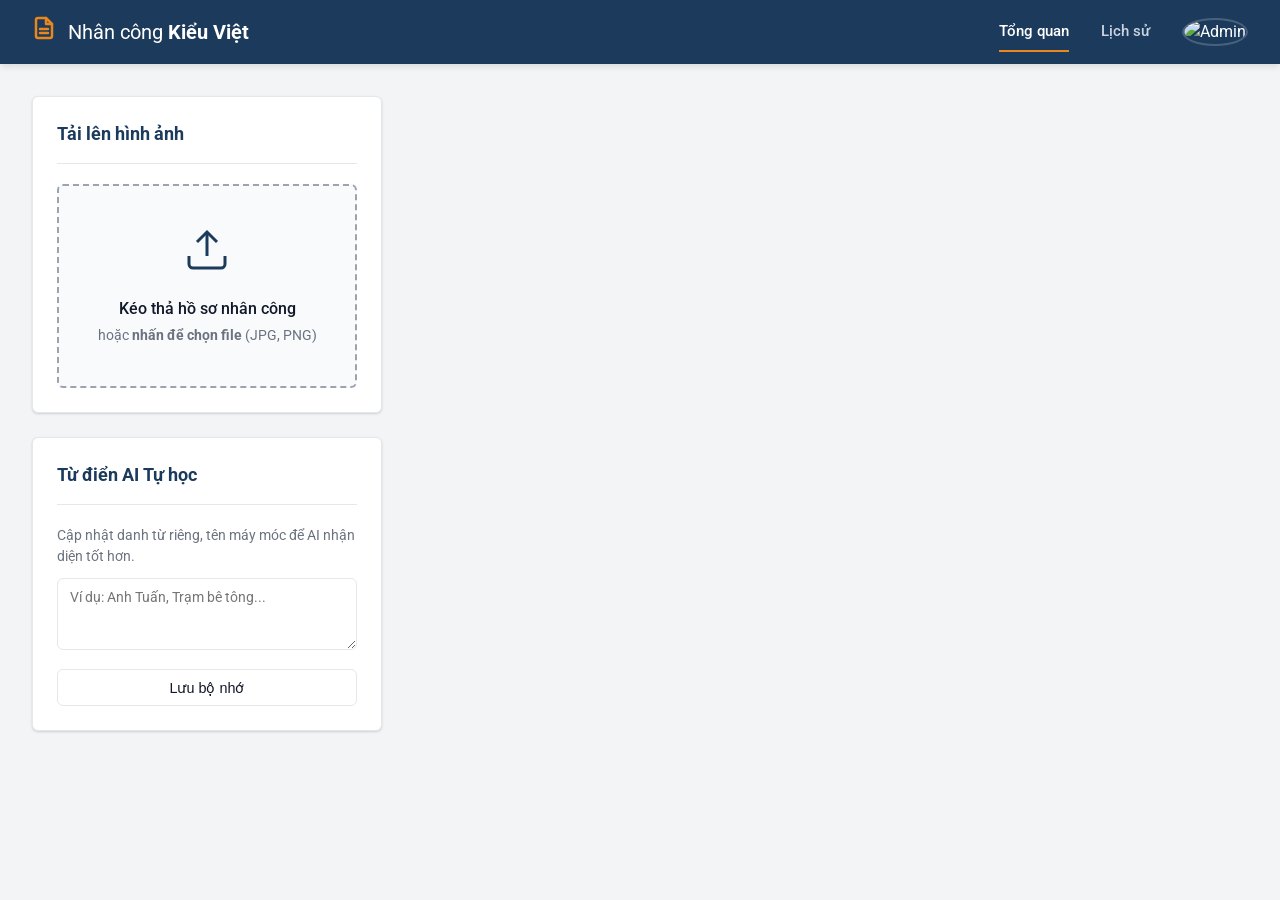
==== commit 08176314: "Apply Minimalist UI (Mau 1) and add Local History feature" ====
--- a/index.html
+++ b/index.html
@@ -5,13 +5,12 @@
     <meta name="viewport" content="width=device-width, initial-scale=1.0">
     <title>Nhân công Kiểu Việt - Chấm công AI</title>
     <link rel="icon" href="https://kieuviet.com.vn/wp-content/uploads/2024/10/logo-kieu-viet-150x75.png" type="image/png">
-    <link href="https://fonts.googleapis.com/css2?family=Roboto:wght@300;400;500;700;900&display=swap" rel="stylesheet">
-    <link rel="stylesheet" href="style.css?v=2">
+    <link rel="stylesheet" href="style.css?v=3">
     <!-- SheetJS -->
     <script src="https://cdn.sheetjs.com/xlsx-latest/package/dist/xlsx.full.min.js"></script>
 </head>
 <body>
-    <!-- Navbar -->
+    <!-- Navbar (Mẫu 1) -->
     <nav class="navbar">
         <div class="nav-container">
             <div class="logo">
@@ -21,147 +20,110 @@
                         <polyline points="14 2 14 8 20 8"></polyline>
                         <line x1="16" y1="13" x2="8" y2="13"></line>
                         <line x1="16" y1="17" x2="8" y2="17"></line>
-                        <polyline points="10 9 9 9 8 9"></polyline>
                     </svg>
                 </div>
                 <span>Nhân công <strong>Kiểu Việt</strong></span>
             </div>
             <div class="nav-links">
-                <a href="#" class="active">
-                    <svg width="16" height="16" viewBox="0 0 24 24" fill="none" stroke="currentColor" stroke-width="2"><path d="M3 9l9-7 9 7v11a2 2 0 0 1-2 2H5a2 2 0 0 1-2-2z"></path><polyline points="9 22 9 12 15 12 15 22"></polyline></svg>
-                    Trang chủ
-                </a>
-                <a href="#">
-                    <svg width="16" height="16" viewBox="0 0 24 24" fill="none" stroke="currentColor" stroke-width="2"><circle cx="12" cy="12" r="10"></circle><polyline points="12 6 12 12 16 14"></polyline></svg>
-                    Lịch sử
-                </a>
-                <a href="#">
-                    <svg width="16" height="16" viewBox="0 0 24 24" fill="none" stroke="currentColor" stroke-width="2"><circle cx="12" cy="12" r="3"></circle><path d="M19.4 15a1.65 1.65 0 0 0 .33 1.82l.06.06a2 2 0 0 1 0 2.83 2 2 0 0 1-2.83 0l-.06-.06a1.65 1.65 0 0 0-1.82-.33 1.65 1.65 0 0 0-1 1.51V21a2 2 0 0 1-2 2 2 2 0 0 1-2-2v-.09A1.65 1.65 0 0 0 9 19.4a1.65 1.65 0 0 0-1.82.33l-.06.06a2 2 0 0 1-2.83 0 2 2 0 0 1 0-2.83l.06-.06A1.65 1.65 0 0 0 4.68 15a1.65 1.65 0 0 0-1.51-1H3a2 2 0 0 1-2-2 2 2 0 0 1 2-2h.09A1.65 1.65 0 0 0 4.6 9a1.65 1.65 0 0 0-.33-1.82l-.06-.06a2 2 0 0 1 0-2.83 2 2 0 0 1 2.83 0l.06.06A1.65 1.65 0 0 0 9 4.68a1.65 1.65 0 0 0 1-1.51V3a2 2 0 0 1 2-2 2 2 0 0 1 2 2v.09a1.65 1.65 0 0 0 1 1.51 1.65 1.65 0 0 0 1.82-.33l.06-.06a2 2 0 0 1 2.83 0 2 2 0 0 1 0 2.83l-.06.06a1.65 1.65 0 0 0-.33 1.82V9a1.65 1.65 0 0 0 1.51 1H21a2 2 0 0 1 2 2 2 2 0 0 1-2 2h-.09a1.65 1.65 0 0 0-1.51 1z"></path></svg>
-                    Cài đặt API
-                </a>
+                <a class="nav-link active" id="nav-home">Tổng quan</a>
+                <a class="nav-link" id="nav-history">Lịch sử</a>
                 <div class="avatar">
-                    <img src="https://ui-avatars.com/api/?name=KV&background=1e3a5f&color=fff&bold=true&size=40" alt="User Avatar">
+                    <img src="https://ui-avatars.com/api/?name=Admin&background=E8871E&color=fff&bold=true" alt="Admin">
                 </div>
             </div>
         </div>
     </nav>
 
     <div class="layout">
-        <!-- Main Content -->
-        <div class="main-content">
-            <!-- Two Column Layout for App -->
+        <!-- View 1: Ứng dụng chính -->
+        <div id="app-section" class="view-section active">
             <div class="app-grid">
                 <!-- Left Column -->
                 <div class="left-column">
                     <div class="panel upload-panel card">
                         <div class="panel-header">
-                            <h2>
-                                <svg width="20" height="20" viewBox="0 0 24 24" fill="none" stroke="var(--primary)" stroke-width="2" style="vertical-align: -3px; margin-right: 6px;"><path d="M21 15v4a2 2 0 0 1-2 2H5a2 2 0 0 1-2-2v-4"></path><polyline points="17 8 12 3 7 8"></polyline><line x1="12" y1="3" x2="12" y2="15"></line></svg>
-                                Tải lên hình ảnh
-                            </h2>
-                            <span class="badge">Bước 1</span>
+                            <h2>Tải lên hình ảnh</h2>
                         </div>
                         
                         <div class="drop-zone" id="drop-zone">
                             <div class="drop-icon-bg">
-                                <svg width="40" height="40" viewBox="0 0 24 24" fill="none" stroke="currentColor" stroke-width="1.5">
+                                <svg width="48" height="48" viewBox="0 0 24 24" fill="none" stroke="currentColor" stroke-width="1.5">
                                     <path d="M21 15v4a2 2 0 0 1-2 2H5a2 2 0 0 1-2-2v-4"></path>
                                     <polyline points="17 8 12 3 7 8"></polyline>
                                     <line x1="12" y1="3" x2="12" y2="15"></line>
                                 </svg>
                             </div>
-                            <h3>Kéo thả một hoặc nhiều hình ảnh</h3>
-                            <p>hoặc <span class="highlight">nhấn để chọn file</span></p>
-                            <p class="file-hint">Hỗ trợ: JPG, PNG, WEBP — Tối đa 10 ảnh</p>
+                            <h3>Kéo thả hồ sơ nhân công</h3>
+                            <p>hoặc <strong>nhấn để chọn file</strong> (JPG, PNG)</p>
                             <input type="file" id="file-input" accept="image/*" hidden multiple>
                         </div>
                         
                         <div class="preview-area hidden" id="preview-area">
-                            <div class="image-wrapper" id="preview-gallery" style="display: flex; gap: 10px; overflow-x: auto; padding: 5px; margin-bottom: 10px;">
-                                <!-- Thumbnails will be injected here -->
-                            </div>
+                            <div class="image-wrapper" id="preview-gallery" style="display: flex; gap: 10px; overflow-x: auto; margin-bottom: 15px;"></div>
                             
-                            <!-- Ảnh phóng to của tab hiện tại -->
                             <div id="active-image-container" style="display: none; margin-bottom: 15px;">
-                                <p style="font-size: 0.8rem; color: var(--text-muted); margin-bottom: 5px; font-weight: 600;">
-                                    <svg width="14" height="14" viewBox="0 0 24 24" fill="none" stroke="currentColor" stroke-width="2" style="vertical-align: -2px; margin-right: 4px;"><rect x="3" y="3" width="18" height="18" rx="2" ry="2"></rect><circle cx="8.5" cy="8.5" r="1.5"></circle><polyline points="21 15 16 10 5 21"></polyline></svg>
-                                    Ảnh đang chọn để đối chiếu:
-                                </p>
-                                <img id="active-image" style="width: 100%; max-height: 400px; object-fit: contain; border-radius: var(--border-radius-sm); border: 1px solid var(--border-color);">
+                                <img id="active-image" style="width: 100%; max-height: 300px; object-fit: contain; border: 1px solid #e5e7eb; border-radius: 4px;">
                             </div>
 
-                            <div class="actions">
-                                <button id="btn-remove-image" class="btn btn-outline" style="padding: 0.5rem; font-size: 0.9rem;">
-                                    <svg width="16" height="16" viewBox="0 0 24 24" fill="none" stroke="currentColor" stroke-width="2"><polyline points="3 6 5 6 21 6"></polyline><path d="M19 6v14a2 2 0 0 1-2 2H7a2 2 0 0 1-2-2V6m3 0V4a2 2 0 0 1 2-2h4a2 2 0 0 1 2 2v2"></path></svg>
-                                    Xóa tất cả
-                                </button>
-                                <button id="btn-extract" class="btn btn-primary glow-effect" style="flex: 2;">
-                                    <svg width="18" height="18" viewBox="0 0 24 24" fill="none" stroke="currentColor" stroke-width="2"><polygon points="13 2 3 14 12 14 11 22 21 10 12 10 13 2"></polygon></svg>
-                                    Bắt đầu AI Trích xuất
-                                </button>
+                            <div style="display: flex; gap: 10px;">
+                                <button id="btn-remove-image" class="btn btn-outline" style="flex: 1;">Hủy bỏ</button>
+                                <button id="btn-extract" class="btn btn-primary" style="flex: 2;">Bắt đầu AI Đọc</button>
                             </div>
                         </div>
                     </div>
 
                     <!-- Dictionary Panel -->
-                    <div class="panel dictionary-panel card" style="margin-top: 1rem">
-                        <div class="panel-header" style="margin-bottom: 0.5rem;">
-                            <h2 style="font-size: 1rem; color: var(--primary);">
-                                <svg width="18" height="18" viewBox="0 0 24 24" fill="none" stroke="var(--accent)" stroke-width="2" style="vertical-align: -3px; margin-right: 6px;"><path d="M2 3h6a4 4 0 0 1 4 4v14a3 3 0 0 0-3-3H2z"></path><path d="M22 3h-6a4 4 0 0 0-4 4v14a3 3 0 0 1 3-3h7z"></path></svg>
-                                Từ điển AI Tự học
-                            </h2>
+                    <div class="panel dictionary-panel card" style="margin-top: 1.5rem">
+                        <div class="panel-header">
+                            <h2>Từ điển AI Tự học</h2>
                         </div>
-                        <p style="font-size: 0.8rem; color: var(--text-muted); margin-bottom: 0.5rem;">Nhập các từ khó, tên riêng. Hệ thống cũng <strong>tự động lưu</strong> các từ bạn sửa trong bảng kết quả vào đây.</p>
-                        <textarea id="custom-dictionary" class="form-control" rows="3" placeholder="Ví dụ: Anh Tuấn, Trạm bê tông, Cẩu 10 tấn..."></textarea>
-                        <button id="btn-save-dict" class="btn btn-outline" style="width: 100%; margin-top: 0.5rem; font-size: 0.85rem;">
-                            <svg width="16" height="16" viewBox="0 0 24 24" fill="none" stroke="currentColor" stroke-width="2" style="margin-right: 4px;"><path d="M19 21H5a2 2 0 0 1-2-2V5a2 2 0 0 1 2-2h11l5 5v11a2 2 0 0 1-2 2z"></path><polyline points="17 21 17 13 7 13 7 21"></polyline><polyline points="7 3 7 8 15 8"></polyline></svg>
-                            Cập nhật bộ nhớ
-                        </button>
+                        <p style="font-size: 0.85rem; color: var(--text-muted); margin-bottom: 0.75rem;">Cập nhật danh từ riêng, tên máy móc để AI nhận diện tốt hơn.</p>
+                        <textarea id="custom-dictionary" class="form-control" rows="3" placeholder="Ví dụ: Anh Tuấn, Trạm bê tông..."></textarea>
+                        <button id="btn-save-dict" class="btn btn-outline" style="width: 100%; margin-top: 0.75rem;">Lưu bộ nhớ</button>
                     </div>
                 </div>
 
                 <!-- Right Column: Result -->
                 <div class="panel result-panel card hidden" id="result-section">
-                    <div class="panel-header" style="padding-bottom: 1rem; border-bottom: 1px solid var(--border-color); margin-bottom: 0;">
-                        <div style="flex: 1;">
-                            <div style="display: flex; align-items: center; justify-content: space-between; margin-bottom: 0.5rem;">
-                                <h2 style="font-size: 1.25rem;">
-                                    <svg width="20" height="20" viewBox="0 0 24 24" fill="none" stroke="var(--primary)" stroke-width="2" style="vertical-align: -3px; margin-right: 6px;"><path d="M14 2H6a2 2 0 0 0-2 2v16a2 2 0 0 0 2 2h12a2 2 0 0 0 2-2V8z"></path><polyline points="14 2 14 8 20 8"></polyline><line x1="16" y1="13" x2="8" y2="13"></line><line x1="16" y1="17" x2="8" y2="17"></line></svg>
-                                    Kết quả Dữ liệu
-                                </h2>
-                                <select id="result-tab-selector" class="form-control" style="width: auto; padding: 0.4rem 0.8rem; font-weight: bold; border-radius: var(--border-radius-sm);">
-                                    <!-- Tabs injected here -->
-                                </select>
-                            </div>
-                            <p class="instruction" style="font-size: 0.85rem;">
-                                <svg width="14" height="14" viewBox="0 0 24 24" fill="none" stroke="var(--accent)" stroke-width="2" style="vertical-align: -2px; margin-right: 4px;"><circle cx="12" cy="12" r="10"></circle><line x1="12" y1="16" x2="12" y2="12"></line><line x1="12" y1="8" x2="12.01" y2="8"></line></svg>
-                                Click vào ô bất kỳ để sửa. Ô <span class="warning-text">màu vàng</span> là chữ viết tay mờ cần kiểm tra lại.
-                            </p>
+                    <div class="panel-header" style="margin-bottom: 1rem;">
+                        <h2>Danh Sách Chấm Công</h2>
+                        <div style="display: flex; gap: 10px; align-items: center;">
+                            <select id="result-tab-selector" class="form-control" style="width: 150px;"></select>
+                            <button id="btn-export" class="btn btn-success">Xuất Excel</button>
                         </div>
-                        <button id="btn-export" class="btn btn-success" style="margin-left: 1rem; white-space: nowrap;">
-                            <svg width="18" height="18" viewBox="0 0 24 24" fill="none" stroke="currentColor" stroke-width="2"><path d="M21 15v4a2 2 0 0 1-2 2H5a2 2 0 0 1-2-2v-4"></path><polyline points="7 10 12 15 17 10"></polyline><line x1="12" y1="15" x2="12" y2="3"></line></svg>
-                            Xuất Excel
-                        </button>
                     </div>
+                    <p style="font-size: 0.85rem; color: #6b7280; margin-bottom: 1rem;">Click vào ô để sửa. Ô <span style="color: #d97706; font-weight: bold;">màu vàng</span> là chữ viết mờ cần kiểm tra lại.</p>
 
                     <div class="table-responsive">
                         <table id="result-table">
                             <thead>
                                 <tr>
-                                    <th width="50">STT</th>
-                                    <th width="150">Họ và tên</th>
-                                    <th width="80">Ngày công</th>
+                                    <th width="60">STT</th>
+                                    <th>Họ và tên</th>
+                                    <th width="100">Ngày</th>
                                     <th width="100">Ca sáng</th>
                                     <th width="100">Ca trưa</th>
                                     <th width="100">Ca chiều</th>
                                     <th>Ghi chú</th>
                                 </tr>
                             </thead>
-                            <tbody id="result-tbody">
-                                <!-- Data will be injected here -->
-                            </tbody>
+                            <tbody id="result-tbody"></tbody>
                         </table>
                     </div>
+                </div>
+            </div>
+        </div>
+
+        <!-- View 2: Lịch sử -->
+        <div id="history-section" class="view-section">
+            <div class="card">
+                <div class="panel-header">
+                    <h2>Lịch sử Đọc Hóa Đơn (Local)</h2>
+                    <button id="btn-clear-history" class="btn btn-outline" style="color: #ef4444;">Xóa tất cả lịch sử</button>
+                </div>
+                <div id="history-list">
+                    <!-- History items injected here -->
+                    <p style="text-align: center; color: #6b7280; padding: 2rem;">Chưa có dữ liệu lịch sử nào.</p>
                 </div>
             </div>
         </div>
@@ -169,25 +131,16 @@
 
     <!-- Loading Overlay -->
     <div class="loading-overlay hidden" id="loading-overlay">
-        <div class="loading-content">
+        <div style="text-align: center;">
             <div class="spinner"></div>
-            <h3>Đang phân tích hình ảnh...</h3>
-            <p>Hệ thống đang sử dụng AI để đọc chữ viết tay, vui lòng đợi trong giây lát.</p>
+            <h3>Đang xử lý dữ liệu...</h3>
+            <p style="color: #6b7280; margin-top: 5px;">Vui lòng không đóng trình duyệt</p>
         </div>
     </div>
 
     <!-- Toast Notification -->
     <div id="toast-container"></div>
 
-    <script src="script.js?v=10"></script>
-    <script>
-        // Cập nhật giao diện tự động khi thay đổi size
-        window.addEventListener('resize', () => {
-            const table = document.querySelector('.table-responsive');
-            if (table && table.parentElement.classList.contains('hidden') === false) {
-                // Table is visible, force layout recalculation if needed
-            }
-        });
-    </script>
+    <script src="script.js?v=11"></script>
 </body>
 </html>
--- a/style.css
+++ b/style.css
@@ -1,78 +1,31 @@
-@import url('https://fonts.googleapis.com/css2?family=Roboto:wght@300;400;500;700;900&display=swap');
+@import url('https://fonts.googleapis.com/css2?family=Roboto:wght@400;500;700&display=swap');
 
 :root {
-    /* Brand Colors */
-    --primary-dark: #1e3a5f;
-    --primary: #2563eb;
-    --primary-light: #eff6ff;
-    --accent: #f59e0b;
-    --accent-hover: #d97706;
-    
-    /* Semantic Colors */
-    --success: #10b981;
-    --success-light: #d1fae5;
-    --danger: #ef4444;
-    --danger-light: #fee2e2;
-    --warning: #f59e0b;
-    --warning-light: #fef3c7;
+    /* Brand Colors - Kieu Viet */
+    --primary: #1B3A5C;
+    --primary-hover: #11263d;
+    --accent: #E8871E;
+    --accent-hover: #cf7618;
     
     /* UI Colors */
-    --bg-color: #f0f4f8;
-    --card-bg: rgba(255, 255, 255, 0.7);
-    --card-border: rgba(255, 255, 255, 0.5);
-    --text-main: #1e293b;
-    --text-muted: #64748b;
-    --border-color: rgba(226, 232, 240, 0.8);
+    --bg-color: #F3F4F6;
+    --card-bg: #FFFFFF;
+    --text-main: #111827;
+    --text-muted: #6B7280;
+    --border-color: #E5E7EB;
+    
+    /* Status */
+    --success: #10B981;
+    --warning-bg: #FEF3C7;
+    --warning-border: #F59E0B;
+    --danger: #EF4444;
     
     /* Layout */
-    --navbar-height: 72px;
-    --sidebar-width: 260px;
-    --border-radius-sm: 8px;
-    --border-radius-md: 12px;
-    --border-radius-lg: 16px;
-    
-    /* Shadows */
-    --shadow-sm: 0 1px 2px 0 rgba(30, 58, 95, 0.05);
-    --shadow-md: 0 4px 6px -1px rgba(30, 58, 95, 0.1), 0 2px 4px -1px rgba(30, 58, 95, 0.06);
-    --shadow-lg: 0 10px 15px -3px rgba(30, 58, 95, 0.1), 0 4px 6px -2px rgba(30, 58, 95, 0.05);
-    --shadow-glow: 0 4px 14px 0 rgba(37, 99, 235, 0.35);
-    --shadow-accent-glow: 0 4px 14px 0 rgba(245, 158, 11, 0.35);
-    
-    /* Transitions */
-    --transition: 300ms cubic-bezier(0.4, 0, 0.2, 1);
-}
-
-/* Global Animations */
-@keyframes dashFlow {
-    to { background-position: 100% 0, 0 100%, 0 0, 100% 100%; }
-}
-
-@keyframes spin {
-    0% { transform: rotate(0deg); }
-    100% { transform: rotate(360deg); }
-}
-
-@keyframes slideInRight {
-    from { transform: translateX(110%); opacity: 0; }
-    to { transform: translateX(0); opacity: 1; }
-}
-
-@keyframes fadeOut {
-    from { opacity: 1; }
-    to { opacity: 0; visibility: hidden; }
-}
-
-@keyframes progressShrink {
-    from { width: 100%; }
-    to { width: 0%; }
-}
-
-@keyframes bgPatternPan {
-    from { background-position: 0 0; }
-    to { background-position: 40px 40px; }
-}
-
-/* Reset */
+    --navbar-height: 64px;
+    --border-radius: 6px;
+    --shadow: 0 1px 3px 0 rgba(0, 0, 0, 0.1), 0 1px 2px 0 rgba(0, 0, 0, 0.06);
+}
+
 * {
     box-sizing: border-box;
     margin: 0;
@@ -82,28 +35,19 @@
 body {
     font-family: 'Roboto', sans-serif;
     background-color: var(--bg-color);
-    /* Subtle Animated Background Pattern */
-    background-image: radial-gradient(var(--border-color) 1px, transparent 1px);
-    background-size: 20px 20px;
-    animation: bgPatternPan 30s linear infinite;
     color: var(--text-main);
-    line-height: 1.6;
-    overflow-x: hidden;
-    -webkit-font-smoothing: antialiased;
-}
-
-/* Utility */
-.hidden { display: none !important; }
+    line-height: 1.5;
+}
 
 /* Navbar */
 .navbar {
     height: var(--navbar-height);
-    background: linear-gradient(135deg, var(--primary-dark) 0%, var(--primary) 100%);
-    position: fixed;
-    top: 0; left: 0; right: 0;
+    background-color: var(--primary);
+    color: white;
+    position: sticky;
+    top: 0;
     z-index: 50;
-    box-shadow: var(--shadow-md);
-    color: white;
+    box-shadow: 0 4px 6px -1px rgba(0, 0, 0, 0.1);
 }
 
 .nav-container {
@@ -112,7 +56,7 @@
     align-items: center;
     height: 100%;
     padding: 0 2rem;
-    max-width: 1600px;
+    max-width: 1400px;
     margin: 0 auto;
 }
 
@@ -120,20 +64,16 @@
     display: flex;
     align-items: center;
     gap: 0.75rem;
-    color: white;
-    font-size: 1.35rem;
-    text-decoration: none;
-}
-
-.logo span {
+    font-size: 1.25rem;
     font-weight: 400;
-    opacity: 0.9;
+}
+
+.logo-icon svg {
+    color: var(--accent);
 }
 
 .logo strong {
     font-weight: 700;
-    letter-spacing: 0.5px;
-    color: var(--accent);
 }
 
 .nav-links {
@@ -142,195 +82,63 @@
     gap: 2rem;
 }
 
-.nav-links a {
+.nav-link {
+    display: flex;
+    align-items: center;
+    gap: 0.5rem;
+    color: #cbd5e1;
     text-decoration: none;
-    color: rgba(255, 255, 255, 0.8);
     font-weight: 500;
     font-size: 0.95rem;
-    transition: var(--transition);
-    position: relative;
-}
-
-.nav-links a::after {
-    content: '';
-    position: absolute;
-    bottom: -4px; left: 0;
-    width: 0; height: 2px;
-    background-color: var(--accent);
-    transition: var(--transition);
-}
-
-.nav-links a:hover, .nav-links a.active {
-    color: white;
-}
-
-.nav-links a:hover::after, .nav-links a.active::after {
-    width: 100%;
+    padding: 0.5rem 0;
+    border-bottom: 2px solid transparent;
+    transition: all 0.2s;
+    cursor: pointer;
+}
+
+.nav-link:hover {
+    color: white;
+}
+
+.nav-link.active {
+    color: white;
+    border-bottom-color: var(--accent);
 }
 
 .avatar img {
-    width: 40px;
-    height: 40px;
+    width: 36px;
+    height: 36px;
     border-radius: 50%;
-    border: 2px solid rgba(255, 255, 255, 0.3);
-    transition: var(--transition);
-}
-.avatar img:hover {
-    border-color: var(--accent);
-    transform: scale(1.05);
-}
-
-/* Dashboard Layout */
-.dashboard-container {
-    display: flex;
-    margin-top: var(--navbar-height);
-    min-height: calc(100vh - var(--navbar-height));
-    max-width: 1600px;
-    margin-left: auto;
-    margin-right: auto;
-}
-
-.sidebar {
-    width: var(--sidebar-width);
-    background: var(--card-bg);
-    backdrop-filter: blur(16px);
-    -webkit-backdrop-filter: blur(16px);
-    border-right: 1px solid var(--border-color);
-    padding: 2rem 1.5rem;
-    position: fixed;
-    height: calc(100vh - var(--navbar-height));
-    overflow-y: auto;
-    z-index: 40;
-}
-
-.menu-group h3 {
-    font-size: 0.75rem;
-    font-weight: 700;
-    color: var(--text-muted);
-    text-transform: uppercase;
-    letter-spacing: 0.1em;
-    margin-bottom: 1rem;
-    padding-left: 0.75rem;
-}
-
-.menu-group ul { list-style: none; }
-
-.menu-group li {
-    display: flex;
-    align-items: center;
-    gap: 0.75rem;
-    padding: 0.85rem 1rem;
-    border-radius: var(--border-radius-md);
-    color: var(--text-muted);
-    font-weight: 500;
-    font-size: 0.95rem;
-    cursor: pointer;
-    transition: var(--transition);
-    margin-bottom: 0.25rem;
-}
-
-.menu-group li:hover, .menu-group li.active {
-    background: white;
-    color: var(--primary);
-    box-shadow: var(--shadow-sm);
-    transform: translateX(4px);
-}
-.menu-group li.active {
-    font-weight: 700;
-    border-left: 4px solid var(--primary);
-}
-
-.main-content {
-    flex: 1;
-    margin-left: var(--sidebar-width);
-    padding: 2.5rem 3rem;
-}
-
-/* Header */
-.page-header {
-    display: flex;
-    justify-content: space-between;
-    align-items: flex-end;
-    margin-bottom: 2.5rem;
-}
-
-.page-header h1 {
-    font-size: 2.25rem;
-    font-weight: 900;
-    color: var(--primary-dark);
-    margin-bottom: 0.5rem;
-    letter-spacing: -0.02em;
-}
-
-.page-header p {
-    color: var(--text-muted);
-    font-size: 1.1rem;
-    max-width: 600px;
-}
-
-.stats-badge {
-    display: inline-flex;
-    align-items: center;
-    gap: 0.5rem;
-    background-color: white;
-    color: var(--text-main);
-    padding: 0.75rem 1.25rem;
-    border-radius: 2rem;
-    font-size: 0.9rem;
-    font-weight: 600;
-    box-shadow: var(--shadow-sm);
-    border: 1px solid var(--border-color);
-    transition: var(--transition);
-}
-.stats-badge:hover {
-    box-shadow: var(--shadow-md);
-    transform: translateY(-2px);
-}
-
-.status-dot {
-    width: 10px;
-    height: 10px;
-    background-color: var(--success);
-    border-radius: 50%;
-    box-shadow: 0 0 0 3px var(--success-light);
-    animation: pulse 2s infinite;
-}
-@keyframes pulse {
-    0% { box-shadow: 0 0 0 0 rgba(16, 185, 129, 0.4); }
-    70% { box-shadow: 0 0 0 6px rgba(16, 185, 129, 0); }
-    100% { box-shadow: 0 0 0 0 rgba(16, 185, 129, 0); }
-}
-
-/* App Grid & Glassmorphism Cards */
+    border: 2px solid rgba(255, 255, 255, 0.2);
+}
+
+/* Layout */
+.layout {
+    max-width: 1400px;
+    margin: 2rem auto;
+    padding: 0 2rem;
+}
+
+.view-section {
+    display: none;
+}
+.view-section.active {
+    display: block;
+}
+
+/* App Grid */
 .app-grid {
     display: grid;
-    grid-template-columns: 1fr;
-    gap: 2rem;
-    padding: 0.5rem 0;
-}
-
-@media (min-width: 1024px) {
-    .app-grid { grid-template-columns: 35% 1fr; }
-}
-
+    grid-template-columns: 350px 1fr;
+    gap: 1.5rem;
+}
+
+/* Cards */
 .card {
     background: var(--card-bg);
-    backdrop-filter: blur(20px);
-    -webkit-backdrop-filter: blur(20px);
-    border: 1px solid var(--card-border);
-    border-radius: var(--border-radius-lg);
-    box-shadow: var(--shadow-lg);
-    overflow: hidden;
-    transition: var(--transition);
-}
-.card:hover {
-    box-shadow: 0 20px 25px -5px rgba(30, 58, 95, 0.1), 0 10px 10px -5px rgba(30, 58, 95, 0.04);
-}
-
-.panel {
-    display: flex;
-    flex-direction: column;
-    height: 100%;
+    border: 1px solid var(--border-color);
+    border-radius: var(--border-radius);
+    box-shadow: var(--shadow);
     padding: 1.5rem;
 }
 
@@ -338,495 +146,243 @@
     display: flex;
     justify-content: space-between;
     align-items: center;
-    margin-bottom: 1.5rem;
+    margin-bottom: 1.25rem;
+    padding-bottom: 1rem;
+    border-bottom: 1px solid var(--border-color);
 }
 
 .panel-header h2 {
-    font-size: 1.25rem;
+    font-size: 1.1rem;
     font-weight: 700;
-    color: var(--primary-dark);
-}
-
-.badge {
-    background-color: var(--primary-light);
     color: var(--primary);
-    padding: 0.35rem 0.85rem;
-    border-radius: 2rem;
-    font-size: 0.8rem;
-    font-weight: 700;
-}
-
-/* Upload Area - Animated Dashed Border */
+    display: flex;
+    align-items: center;
+    gap: 0.5rem;
+}
+
+/* Drop Zone */
 .drop-zone {
-    position: relative;
-    border-radius: var(--border-radius-md);
-    padding: 3.5rem 2rem;
+    border: 2px dashed #9ca3af;
+    border-radius: var(--border-radius);
+    padding: 2.5rem 1rem;
     text-align: center;
+    background-color: #f8fafc;
     cursor: pointer;
-    background-color: rgba(255, 255, 255, 0.5);
-    transition: var(--transition);
-    overflow: hidden;
-}
-
-/* Create the animated dash border using linear-gradient background trick */
-.drop-zone::before {
-    content: '';
-    position: absolute;
-    top: 0; left: 0; right: 0; bottom: 0;
-    border-radius: var(--border-radius-md);
-    padding: 2px;
-    background: linear-gradient(90deg, var(--primary) 50%, transparent 50%),
-                linear-gradient(90deg, var(--primary) 50%, transparent 50%),
-                linear-gradient(0deg, var(--primary) 50%, transparent 50%),
-                linear-gradient(0deg, var(--primary) 50%, transparent 50%);
-    background-repeat: repeat-x, repeat-x, repeat-y, repeat-y;
-    background-size: 16px 2px, 16px 2px, 2px 16px, 2px 16px;
-    background-position: 0 0, 100% 100%, 0 100%, 100% 0;
-    -webkit-mask: linear-gradient(#fff 0 0) content-box, linear-gradient(#fff 0 0);
-    -webkit-mask-composite: xor;
-    mask-composite: exclude;
-    pointer-events: none;
-    opacity: 0.5;
-    transition: var(--transition);
-}
-
-.drop-zone:hover::before, .drop-zone.dragover::before {
-    opacity: 1;
-    animation: dashFlow 1s linear infinite;
+    transition: all 0.2s;
 }
 
 .drop-zone:hover, .drop-zone.dragover {
-    background-color: white;
-    transform: scale(1.02);
+    border-color: var(--primary);
+    background-color: #f0f9ff;
 }
 
 .drop-icon-bg {
-    width: 72px;
-    height: 72px;
-    background: linear-gradient(135deg, var(--primary-light) 0%, white 100%);
-    border-radius: 50%;
-    display: flex;
-    align-items: center;
-    justify-content: center;
-    margin: 0 auto 1.5rem auto;
-    box-shadow: var(--shadow-md);
     color: var(--primary);
-    transition: var(--transition);
-}
-.drop-zone:hover .drop-icon-bg {
-    transform: scale(1.1) rotate(-10deg);
-    color: var(--accent);
+    margin-bottom: 1rem;
 }
 
 .drop-zone h3 {
-    font-size: 1.15rem;
-    font-weight: 700;
-    margin-bottom: 0.5rem;
-    color: var(--primary-dark);
+    font-size: 1rem;
+    font-weight: 500;
+    color: var(--text-main);
+    margin-bottom: 0.25rem;
 }
 
 .drop-zone p {
+    font-size: 0.85rem;
     color: var(--text-muted);
-    font-size: 0.95rem;
-}
-
-.drop-zone .highlight {
-    color: var(--primary);
-    font-weight: 700;
-    text-decoration: underline;
-    text-decoration-style: dashed;
-    text-underline-offset: 4px;
-}
-
-.file-hint {
-    margin-top: 1.5rem;
-    font-size: 0.85rem !important;
-    color: var(--text-muted) !important;
-    opacity: 0.8;
-}
-
-/* Preview Area */
-.image-wrapper {
-    background-color: white;
-    padding: 0.75rem;
-    border-radius: var(--border-radius-md);
-    border: 1px solid var(--border-color);
-    margin-bottom: 1.5rem;
-    box-shadow: var(--shadow-sm);
-}
-
-.preview-area img {
-    width: 100%;
-    height: auto;
-    max-height: 400px;
-    object-fit: contain;
-    border-radius: var(--border-radius-sm);
-    display: block;
-}
-
-/* Actions Layout */
-.actions {
-    display: grid;
-    grid-template-columns: 1fr 2fr;
-    gap: 1.5rem;
-}
-
+}
+
+/* Forms & Buttons */
 .form-control {
     width: 100%;
-    padding: 0.85rem 1rem;
-    border: 1.5px solid var(--border-color);
-    border-radius: var(--border-radius-sm);
+    padding: 0.6rem 0.75rem;
+    border: 1px solid var(--border-color);
+    border-radius: var(--border-radius);
     font-family: inherit;
-    font-size: 0.95rem;
-    background-color: white;
-    resize: vertical;
-    transition: var(--transition);
-    color: var(--text-main);
-}
+    font-size: 0.9rem;
+    transition: border-color 0.2s;
+}
+
 .form-control:focus {
     outline: none;
     border-color: var(--primary);
-    box-shadow: 0 0 0 4px var(--primary-light);
-}
-
-/* Empty State */
-.empty-state {
-    display: flex;
-    flex-direction: column;
-    align-items: center;
-    justify-content: center;
-    text-align: center;
-    padding: 6rem 2rem;
-    background-color: transparent;
-    box-shadow: none;
-}
-
-.empty-icon {
-    color: var(--border-color);
-    margin-bottom: 1.5rem;
-    transition: var(--transition);
-}
-.empty-state:hover .empty-icon {
-    color: var(--primary-light);
-    transform: translateY(-5px);
-}
-
-.empty-state h3 {
-    font-size: 1.25rem;
-    color: var(--text-muted);
-    margin-bottom: 0.5rem;
-}
-
-.empty-state p {
-    color: #94a3b8;
-    max-width: 300px;
-    font-size: 0.95rem;
-}
-
-/* Buttons */
+    box-shadow: 0 0 0 3px rgba(27, 58, 92, 0.1);
+}
+
 .btn {
     display: inline-flex;
     align-items: center;
     justify-content: center;
     gap: 0.5rem;
-    padding: 0.85rem 1.5rem;
-    font-size: 0.95rem;
-    font-weight: 700;
+    padding: 0.6rem 1.2rem;
+    font-size: 0.9rem;
+    font-weight: 500;
     border: none;
-    border-radius: var(--border-radius-sm);
+    border-radius: var(--border-radius);
     cursor: pointer;
-    transition: var(--transition);
-    text-transform: uppercase;
-    letter-spacing: 0.5px;
+    transition: background-color 0.2s;
 }
 
 .btn-primary {
-    background: linear-gradient(135deg, var(--primary) 0%, #3b82f6 100%);
-    color: white;
-    box-shadow: var(--shadow-sm);
-}
+    background-color: var(--accent);
+    color: white;
+}
+
 .btn-primary:hover {
-    background: linear-gradient(135deg, var(--primary-dark) 0%, var(--primary) 100%);
-    transform: translateY(-2px);
-    box-shadow: var(--shadow-glow);
+    background-color: var(--accent-hover);
 }
 
 .btn-outline {
     background-color: white;
     color: var(--text-main);
-    border: 1.5px solid var(--border-color);
-}
+    border: 1px solid var(--border-color);
+}
+
 .btn-outline:hover {
-    background-color: var(--bg-color);
-    border-color: var(--text-muted);
+    background-color: #f1f5f9;
 }
 
 .btn-success {
-    background: linear-gradient(135deg, var(--accent) 0%, #fbbf24 100%); /* Using accent for highlight */
-    color: white;
-}
+    background-color: var(--success);
+    color: white;
+}
+
 .btn-success:hover {
-    background: linear-gradient(135deg, var(--accent-hover) 0%, var(--accent) 100%);
-    transform: translateY(-2px);
-    box-shadow: var(--shadow-accent-glow);
-}
-
-.glow-effect {
-    box-shadow: var(--shadow-glow);
-}
-.glow-effect:hover {
-    box-shadow: 0 6px 20px rgba(37, 99, 235, 0.5);
-}
-
-/* Result Section & Table */
-.result-panel {
-    padding: 0;
-    overflow: hidden;
-}
-
-.result-panel .panel-header {
-    padding: 1.5rem 2rem;
-    margin: 0;
-    border-bottom: 1px solid var(--border-color);
-    background: rgba(255, 255, 255, 0.9);
-}
-
-.result-panel h2 {
-    margin-bottom: 0.25rem;
-}
-
-.instruction {
-    color: var(--text-muted);
-    font-size: 0.9rem;
-}
-
-.warning-text {
-    color: var(--warning);
-    font-weight: 700;
-}
-
-.table-container {
+    background-color: #059669;
+}
+
+/* Table */
+.table-responsive {
     overflow-x: auto;
-    width: 100%;
-    background: white;
+    border: 1px solid var(--border-color);
+    border-radius: var(--border-radius);
 }
 
 table {
     width: 100%;
-    border-collapse: separate;
-    border-spacing: 0;
-    text-align: left;
-}
-
-th, td {
-    padding: 1rem 1.5rem;
-    border-bottom: 1px solid var(--border-color);
+    border-collapse: collapse;
+    background-color: white;
 }
 
 th {
     background-color: #f8fafc;
+    color: var(--text-muted);
+    font-size: 0.75rem;
     font-weight: 700;
-    color: var(--primary-dark);
-    font-size: 0.8rem;
     text-transform: uppercase;
     letter-spacing: 0.05em;
-    position: sticky;
-    top: 0;
-    z-index: 10;
-}
-/* Subtle top/bottom borders for table head */
-th:first-child { border-top-left-radius: var(--border-radius-sm); }
-th:last-child { border-top-right-radius: var(--border-radius-sm); }
+    padding: 0.75rem 1rem;
+    text-align: left;
+    border-bottom: 1px solid var(--border-color);
+}
 
 td {
-    font-size: 0.95rem;
+    padding: 0.8rem 1rem;
+    font-size: 0.9rem;
+    border-bottom: 1px solid var(--border-color);
     color: var(--text-main);
-    font-weight: 500;
-    transition: background-color 0.2s;
-    white-space: nowrap;
-}
-
-/* Zebra Rows & Hover */
-tbody tr:nth-child(even) {
-    background-color: #fcfcfd;
-}
-tbody tr:hover td {
-    background-color: var(--primary-light);
-    color: var(--primary-dark);
-}
-
-td[contenteditable="true"] {
-    transition: var(--transition);
-}
-td[contenteditable="true"]:hover {
-    background-color: rgba(255, 255, 255, 0.8);
-    cursor: text;
-}
+}
+
+tbody tr:last-child td {
+    border-bottom: none;
+}
+
+tbody tr:hover {
+    background-color: #f8fafc;
+}
+
 td[contenteditable="true"]:focus {
-    outline: none;
-    box-shadow: inset 0 0 0 2px var(--primary);
-    background-color: white;
-    border-radius: 4px;
-}
-
-/* Uncertain cells styling */
+    outline: 2px solid var(--primary);
+    outline-offset: -2px;
+    background-color: #fff;
+}
+
 .uncertain-cell {
-    background-color: var(--warning-light) !important;
-    position: relative;
-}
-.uncertain-cell::after {
-    content: '';
-    position: absolute;
-    top: 0; left: 0;
-    width: 4px; height: 100%;
-    background-color: var(--warning);
-}
+    background-color: var(--warning-bg);
+}
+
+/* History List */
+.history-item {
+    display: flex;
+    justify-content: space-between;
+    align-items: center;
+    padding: 1rem;
+    border: 1px solid var(--border-color);
+    border-radius: var(--border-radius);
+    margin-bottom: 1rem;
+    background: white;
+}
+
+.history-item:hover {
+    border-color: var(--primary);
+}
+
+.history-info h4 {
+    font-size: 1rem;
+    color: var(--primary);
+    margin-bottom: 0.25rem;
+}
+.history-info p {
+    font-size: 0.85rem;
+    color: var(--text-muted);
+}
+
+/* Utilities */
+.hidden { display: none !important; }
 
 /* Loading Overlay */
 #loading-overlay {
     position: fixed;
-    top: 0; left: 0; right: 0; bottom: 0;
-    background: rgba(240, 244, 248, 0.85);
-    backdrop-filter: blur(8px);
-    -webkit-backdrop-filter: blur(8px);
+    inset: 0;
+    background: rgba(255,255,255,0.9);
     display: flex;
     align-items: center;
     justify-content: center;
     z-index: 1000;
-    transition: var(--transition);
-}
-
-.loading-content {
-    background: white;
-    padding: 3rem 4rem;
-    border-radius: var(--border-radius-lg);
-    box-shadow: var(--shadow-lg);
-    text-align: center;
-    display: flex;
-    flex-direction: column;
-    align-items: center;
-    border: 1px solid var(--border-color);
 }
 
 .spinner {
-    width: 64px;
-    height: 64px;
-    border: 4px solid var(--primary-light);
+    width: 40px;
+    height: 40px;
+    border: 4px solid #e5e7eb;
     border-top-color: var(--primary);
-    border-right-color: var(--accent);
     border-radius: 50%;
-    animation: spin 1s cubic-bezier(0.68, -0.55, 0.265, 1.55) infinite;
-    margin: 0 auto 1.5rem auto;
-}
-/* Cyber-spinner override for compatibility */
-.cyber-spinner {
-    width: 64px;
-    height: 64px;
-    border: 4px solid var(--primary-light);
-    border-top-color: var(--primary);
-    border-right-color: var(--accent);
-    border-radius: 50%;
-    animation: spin 1s cubic-bezier(0.68, -0.55, 0.265, 1.55) infinite;
-    margin: 0 auto 1.5rem auto;
-}
-
-.loading-content h3 {
-    font-size: 1.35rem;
-    font-weight: 800;
-    color: var(--primary-dark);
-    margin-bottom: 0.5rem;
-}
-
-.loading-content p {
-    color: var(--text-muted);
-    font-size: 0.95rem;
-}
-
-/* Toast Notifications */
+    animation: spin 1s linear infinite;
+    margin: 0 auto 1rem auto;
+}
+
+@keyframes spin { 100% { transform: rotate(360deg); } }
+
+/* Toast */
 #toast-container {
     position: fixed;
-    bottom: 30px;
-    right: 30px;
+    bottom: 24px;
+    right: 24px;
+    display: flex;
+    flex-direction: column;
+    gap: 10px;
     z-index: 9999;
-    display: flex;
-    flex-direction: column;
-    gap: 16px;
 }
 
 .toast {
     background: white;
-    color: var(--text-main);
-    padding: 1.25rem 1.5rem;
-    border-radius: var(--border-radius-sm);
-    box-shadow: var(--shadow-lg);
-    animation: slideInRight 0.4s cubic-bezier(0.175, 0.885, 0.32, 1.275) forwards, fadeOut 0.5s ease 4.5s forwards;
-    min-width: 320px;
+    border-left: 4px solid var(--success);
+    padding: 1rem;
+    box-shadow: var(--shadow);
+    border-radius: var(--border-radius);
+    font-size: 0.9rem;
     font-weight: 500;
-    font-size: 0.95rem;
-    display: flex;
-    align-items: center;
-    position: relative;
-    overflow: hidden;
-    border-left: 5px solid var(--primary);
-}
-
-.toast::before {
-    content: '';
-    position: absolute;
-    bottom: 0; left: 0;
-    height: 4px;
-    background-color: inherit;
-    width: 100%;
-    animation: progressShrink 4.5s linear forwards;
-}
-
-.toast.error { 
-    border-left-color: var(--danger); 
-}
-.toast.error::before { background-color: var(--danger); }
-
-.toast.success { 
-    border-left-color: var(--success); 
-}
-.toast.success::before { background-color: var(--success); }
-
-.toast.warning { 
-    border-left-color: var(--warning); 
-}
-.toast.warning::before { background-color: var(--warning); }
-
-
-/* Responsive Adjustments */
-@media (max-width: 1280px) {
-    .app-grid {
-        grid-template-columns: 400px 1fr;
-    }
-}
-
-@media (max-width: 1024px) {
-    .app-grid { 
-        grid-template-columns: 1fr; 
-    }
-    .actions {
-        grid-template-columns: 1fr;
-    }
-}
-
-@media (max-width: 768px) {
-    .sidebar { 
-        transform: translateX(-100%);
-        transition: transform 0.3s ease;
-    }
-    .main-content { 
-        margin-left: 0; 
-        padding: 1.5rem;
-    }
-    .nav-links {
-        display: none;
-    }
-    .page-header {
-        flex-direction: column;
-        align-items: flex-start;
-        gap: 1rem;
-    }
-}
+    animation: slideIn 0.3s forwards, fadeOut 0.5s 3.5s forwards;
+}
+
+.toast.error { border-left-color: var(--danger); }
+.toast.warning { border-left-color: var(--warning-border); }
+
+@keyframes slideIn { from { transform: translateX(100%); } to { transform: translateX(0); } }
+@keyframes fadeOut { to { opacity: 0; visibility: hidden; } }
+
+/* Responsive */
+@media (max-width: 992px) {
+    .app-grid { grid-template-columns: 1fr; }
+}
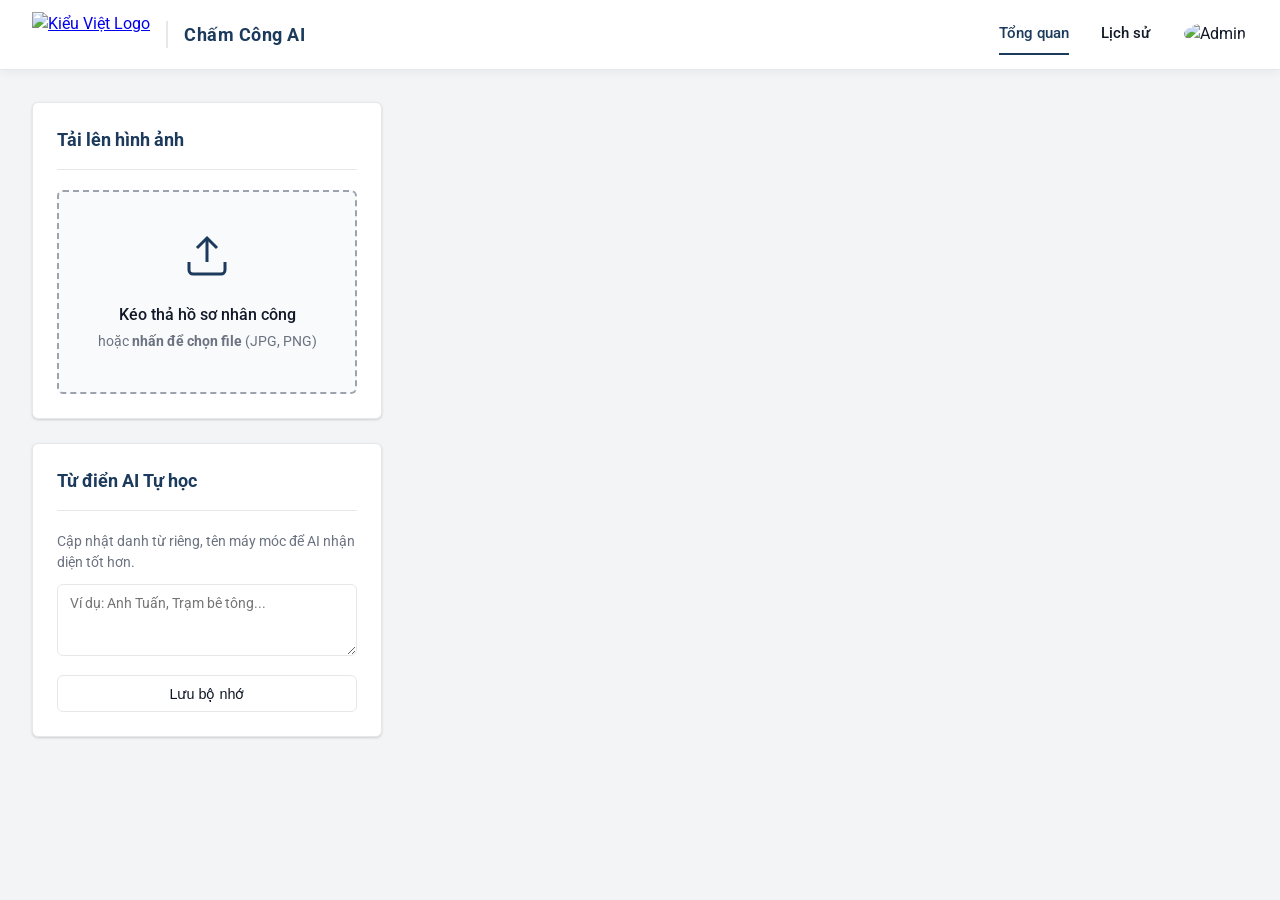
==== commit 871bfb50: "Redesign navbar to match kieuviet.com.vn" ====
--- a/index.html
+++ b/index.html
@@ -5,24 +5,19 @@
     <meta name="viewport" content="width=device-width, initial-scale=1.0">
     <title>Nhân công Kiểu Việt - Chấm công AI</title>
     <link rel="icon" href="https://kieuviet.com.vn/wp-content/uploads/2024/10/logo-kieu-viet-150x75.png" type="image/png">
-    <link rel="stylesheet" href="style.css?v=3">
+    <link rel="stylesheet" href="main.css">
     <!-- SheetJS -->
     <script src="https://cdn.sheetjs.com/xlsx-latest/package/dist/xlsx.full.min.js"></script>
 </head>
 <body>
-    <!-- Navbar (Mẫu 1) -->
+    <!-- Navbar (Chuẩn Kiểu Việt) -->
     <nav class="navbar">
         <div class="nav-container">
             <div class="logo">
-                <div class="logo-icon">
-                    <svg width="24" height="24" viewBox="0 0 24 24" fill="none" stroke="currentColor" stroke-width="2.5" stroke-linecap="round" stroke-linejoin="round">
-                        <path d="M14 2H6a2 2 0 0 0-2 2v16a2 2 0 0 0 2 2h12a2 2 0 0 0 2-2V8z"></path>
-                        <polyline points="14 2 14 8 20 8"></polyline>
-                        <line x1="16" y1="13" x2="8" y2="13"></line>
-                        <line x1="16" y1="17" x2="8" y2="17"></line>
-                    </svg>
-                </div>
-                <span>Nhân công <strong>Kiểu Việt</strong></span>
+                <a href="https://kieuviet.com.vn/" target="_blank" title="Trang chủ Kiểu Việt">
+                    <img src="https://kieuviet.com.vn/wp-content/uploads/2024/10/logo-kieu-viet-150x75.png" alt="Kiểu Việt Logo" class="logo-img">
+                </a>
+                <span class="logo-text">Chấm Công AI</span>
             </div>
             <div class="nav-links">
                 <a class="nav-link active" id="nav-home">Tổng quan</a>
@@ -141,6 +136,6 @@
     <!-- Toast Notification -->
     <div id="toast-container"></div>
 
-    <script src="script.js?v=11"></script>
+    <script src="app.js"></script>
 </body>
 </html>
--- a/main.css
+++ b/main.css
@@ -0,0 +1,394 @@
+@import url('https://fonts.googleapis.com/css2?family=Roboto:wght@400;500;700&display=swap');
+
+:root {
+    /* Brand Colors - Kieu Viet */
+    --primary: #1B3A5C;
+    --primary-hover: #11263d;
+    --accent: #E8871E;
+    --accent-hover: #cf7618;
+    
+    /* UI Colors */
+    --bg-color: #F3F4F6;
+    --card-bg: #FFFFFF;
+    --text-main: #111827;
+    --text-muted: #6B7280;
+    --border-color: #E5E7EB;
+    
+    /* Status */
+    --success: #10B981;
+    --warning-bg: #FEF3C7;
+    --warning-border: #F59E0B;
+    --danger: #EF4444;
+    
+    /* Layout */
+    --navbar-height: 64px;
+    --border-radius: 6px;
+    --shadow: 0 1px 3px 0 rgba(0, 0, 0, 0.1), 0 1px 2px 0 rgba(0, 0, 0, 0.06);
+}
+
+* {
+    box-sizing: border-box;
+    margin: 0;
+    padding: 0;
+}
+
+body {
+    font-family: 'Roboto', sans-serif;
+    background-color: var(--bg-color);
+    color: var(--text-main);
+    line-height: 1.5;
+}
+
+/* Navbar */
+.navbar {
+    height: 70px;
+    background-color: #ffffff;
+    border-bottom: 1px solid var(--border-color);
+    position: sticky;
+    top: 0;
+    z-index: 50;
+    box-shadow: 0 2px 10px rgba(0, 0, 0, 0.05);
+}
+
+.nav-container {
+    display: flex;
+    justify-content: space-between;
+    align-items: center;
+    height: 100%;
+    padding: 0 2rem;
+    max-width: 1400px;
+    margin: 0 auto;
+}
+
+.logo {
+    display: flex;
+    align-items: center;
+    gap: 1rem;
+}
+
+.logo-img {
+    height: 45px;
+    width: auto;
+    object-fit: contain;
+    display: block;
+}
+
+.logo-text {
+    font-size: 1.15rem;
+    font-weight: 700;
+    color: var(--primary);
+    border-left: 2px solid var(--border-color);
+    padding-left: 1rem;
+    letter-spacing: 0.5px;
+}
+
+.nav-links {
+    display: flex;
+    align-items: center;
+    gap: 2rem;
+}
+
+.nav-link {
+    display: flex;
+    align-items: center;
+    gap: 0.5rem;
+    color: var(--text-main);
+    text-decoration: none;
+    font-weight: 500;
+    font-size: 0.95rem;
+    padding: 0.5rem 0;
+    border-bottom: 2px solid transparent;
+    transition: all 0.2s;
+    cursor: pointer;
+}
+
+.nav-link:hover {
+    color: var(--primary);
+}
+
+.nav-link.active {
+    color: var(--primary);
+    border-bottom-color: var(--primary);
+}
+
+.avatar img {
+    width: 36px;
+    height: 36px;
+    border-radius: 50%;
+    border: 2px solid rgba(255, 255, 255, 0.2);
+}
+
+/* Layout */
+.layout {
+    max-width: 1400px;
+    margin: 2rem auto;
+    padding: 0 2rem;
+}
+
+.view-section {
+    display: none;
+}
+.view-section.active {
+    display: block;
+}
+
+/* App Grid */
+.app-grid {
+    display: grid;
+    grid-template-columns: 350px 1fr;
+    gap: 1.5rem;
+}
+
+/* Cards */
+.card {
+    background: var(--card-bg);
+    border: 1px solid var(--border-color);
+    border-radius: var(--border-radius);
+    box-shadow: var(--shadow);
+    padding: 1.5rem;
+}
+
+.panel-header {
+    display: flex;
+    justify-content: space-between;
+    align-items: center;
+    margin-bottom: 1.25rem;
+    padding-bottom: 1rem;
+    border-bottom: 1px solid var(--border-color);
+}
+
+.panel-header h2 {
+    font-size: 1.1rem;
+    font-weight: 700;
+    color: var(--primary);
+    display: flex;
+    align-items: center;
+    gap: 0.5rem;
+}
+
+/* Drop Zone */
+.drop-zone {
+    border: 2px dashed #9ca3af;
+    border-radius: var(--border-radius);
+    padding: 2.5rem 1rem;
+    text-align: center;
+    background-color: #f8fafc;
+    cursor: pointer;
+    transition: all 0.2s;
+}
+
+.drop-zone:hover, .drop-zone.dragover {
+    border-color: var(--primary);
+    background-color: #f0f9ff;
+}
+
+.drop-icon-bg {
+    color: var(--primary);
+    margin-bottom: 1rem;
+}
+
+.drop-zone h3 {
+    font-size: 1rem;
+    font-weight: 500;
+    color: var(--text-main);
+    margin-bottom: 0.25rem;
+}
+
+.drop-zone p {
+    font-size: 0.85rem;
+    color: var(--text-muted);
+}
+
+/* Forms & Buttons */
+.form-control {
+    width: 100%;
+    padding: 0.6rem 0.75rem;
+    border: 1px solid var(--border-color);
+    border-radius: var(--border-radius);
+    font-family: inherit;
+    font-size: 0.9rem;
+    transition: border-color 0.2s;
+}
+
+.form-control:focus {
+    outline: none;
+    border-color: var(--primary);
+    box-shadow: 0 0 0 3px rgba(27, 58, 92, 0.1);
+}
+
+.btn {
+    display: inline-flex;
+    align-items: center;
+    justify-content: center;
+    gap: 0.5rem;
+    padding: 0.6rem 1.2rem;
+    font-size: 0.9rem;
+    font-weight: 500;
+    border: none;
+    border-radius: var(--border-radius);
+    cursor: pointer;
+    transition: background-color 0.2s;
+}
+
+.btn-primary {
+    background-color: var(--accent);
+    color: white;
+}
+
+.btn-primary:hover {
+    background-color: var(--accent-hover);
+}
+
+.btn-outline {
+    background-color: white;
+    color: var(--text-main);
+    border: 1px solid var(--border-color);
+}
+
+.btn-outline:hover {
+    background-color: #f1f5f9;
+}
+
+.btn-success {
+    background-color: var(--success);
+    color: white;
+}
+
+.btn-success:hover {
+    background-color: #059669;
+}
+
+/* Table */
+.table-responsive {
+    overflow-x: auto;
+    border: 1px solid var(--border-color);
+    border-radius: var(--border-radius);
+}
+
+table {
+    width: 100%;
+    border-collapse: collapse;
+    background-color: white;
+}
+
+th {
+    background-color: #f8fafc;
+    color: var(--text-muted);
+    font-size: 0.75rem;
+    font-weight: 700;
+    text-transform: uppercase;
+    letter-spacing: 0.05em;
+    padding: 0.75rem 1rem;
+    text-align: left;
+    border-bottom: 1px solid var(--border-color);
+}
+
+td {
+    padding: 0.8rem 1rem;
+    font-size: 0.9rem;
+    border-bottom: 1px solid var(--border-color);
+    color: var(--text-main);
+}
+
+tbody tr:last-child td {
+    border-bottom: none;
+}
+
+tbody tr:hover {
+    background-color: #f8fafc;
+}
+
+td[contenteditable="true"]:focus {
+    outline: 2px solid var(--primary);
+    outline-offset: -2px;
+    background-color: #fff;
+}
+
+.uncertain-cell {
+    background-color: var(--warning-bg);
+}
+
+/* History List */
+.history-item {
+    display: flex;
+    justify-content: space-between;
+    align-items: center;
+    padding: 1rem;
+    border: 1px solid var(--border-color);
+    border-radius: var(--border-radius);
+    margin-bottom: 1rem;
+    background: white;
+}
+
+.history-item:hover {
+    border-color: var(--primary);
+}
+
+.history-info h4 {
+    font-size: 1rem;
+    color: var(--primary);
+    margin-bottom: 0.25rem;
+}
+.history-info p {
+    font-size: 0.85rem;
+    color: var(--text-muted);
+}
+
+/* Utilities */
+.hidden { display: none !important; }
+
+/* Loading Overlay */
+#loading-overlay {
+    position: fixed;
+    inset: 0;
+    background: rgba(255,255,255,0.9);
+    display: flex;
+    align-items: center;
+    justify-content: center;
+    z-index: 1000;
+}
+
+.spinner {
+    width: 40px;
+    height: 40px;
+    border: 4px solid #e5e7eb;
+    border-top-color: var(--primary);
+    border-radius: 50%;
+    animation: spin 1s linear infinite;
+    margin: 0 auto 1rem auto;
+}
+
+@keyframes spin { 100% { transform: rotate(360deg); } }
+
+/* Toast */
+#toast-container {
+    position: fixed;
+    bottom: 24px;
+    right: 24px;
+    display: flex;
+    flex-direction: column;
+    gap: 10px;
+    z-index: 9999;
+}
+
+.toast {
+    background: white;
+    border-left: 4px solid var(--success);
+    padding: 1rem;
+    box-shadow: var(--shadow);
+    border-radius: var(--border-radius);
+    font-size: 0.9rem;
+    font-weight: 500;
+    animation: slideIn 0.3s forwards, fadeOut 0.5s 3.5s forwards;
+}
+
+.toast.error { border-left-color: var(--danger); }
+.toast.warning { border-left-color: var(--warning-border); }
+
+@keyframes slideIn { from { transform: translateX(100%); } to { transform: translateX(0); } }
+@keyframes fadeOut { to { opacity: 0; visibility: hidden; } }
+
+/* Responsive */
+@media (max-width: 992px) {
+    .app-grid { grid-template-columns: 1fr; }
+}
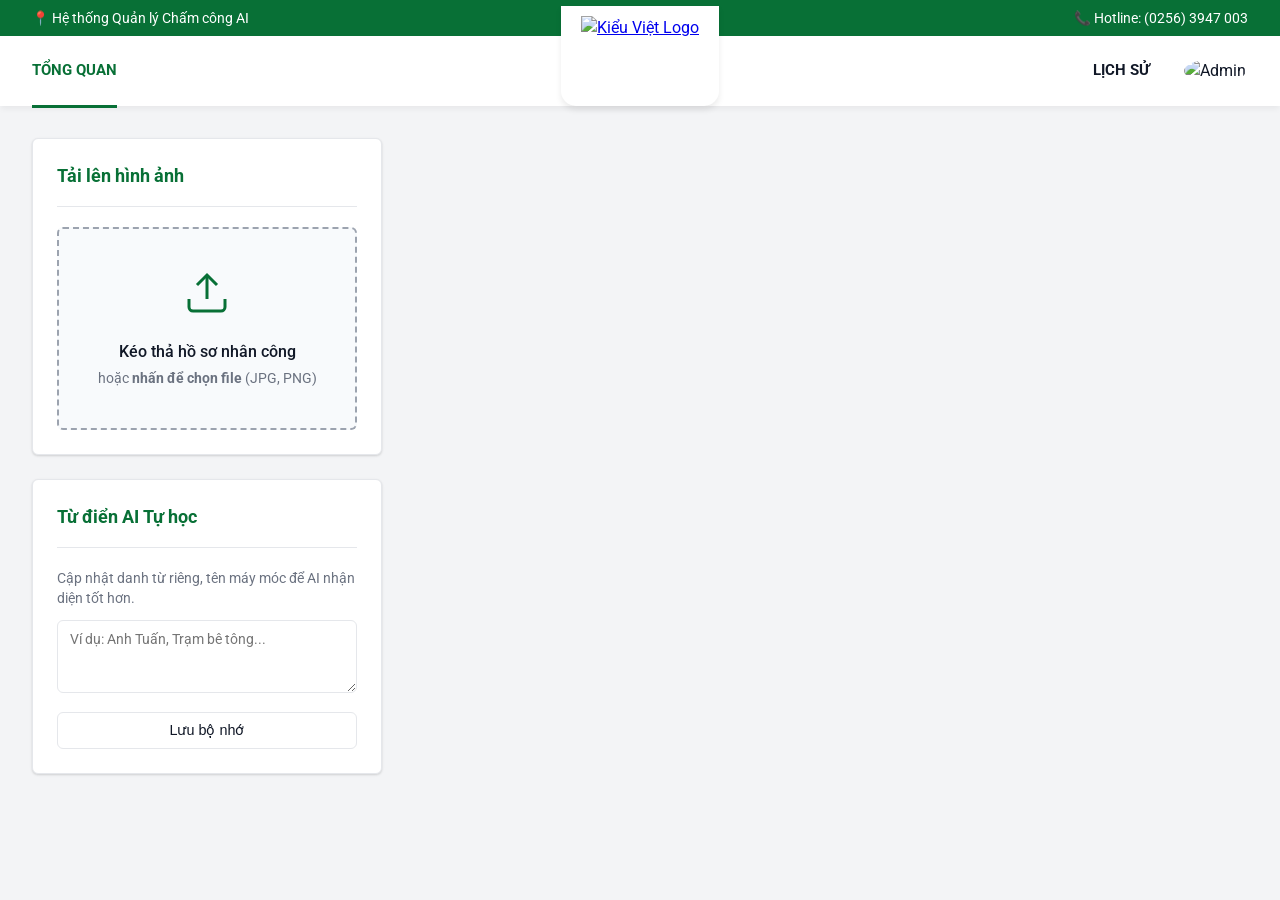
==== commit 59735279: "Match Kieu Viet layout (Green/White, Center Logo)" ====
--- a/index.html
+++ b/index.html
@@ -5,25 +5,36 @@
     <meta name="viewport" content="width=device-width, initial-scale=1.0">
     <title>Nhân công Kiểu Việt - Chấm công AI</title>
     <link rel="icon" href="https://kieuviet.com.vn/wp-content/uploads/2024/10/logo-kieu-viet-150x75.png" type="image/png">
-    <link rel="stylesheet" href="main.css">
+    <link rel="stylesheet" href="kieuviet.css">
     <!-- SheetJS -->
     <script src="https://cdn.sheetjs.com/xlsx-latest/package/dist/xlsx.full.min.js"></script>
 </head>
 <body>
+    <!-- Top Bar -->
+    <div class="top-bar">
+        <div class="top-container">
+            <div class="top-left">📍 Hệ thống Quản lý Chấm công AI</div>
+            <div class="top-right">📞 Hotline: (0256) 3947 003</div>
+        </div>
+    </div>
+
     <!-- Navbar (Chuẩn Kiểu Việt) -->
     <nav class="navbar">
         <div class="nav-container">
-            <div class="logo">
+            <div class="nav-left">
+                <a class="nav-link active" id="nav-home">TỔNG QUAN</a>
+            </div>
+            
+            <div class="logo-center">
                 <a href="https://kieuviet.com.vn/" target="_blank" title="Trang chủ Kiểu Việt">
-                    <img src="https://kieuviet.com.vn/wp-content/uploads/2024/10/logo-kieu-viet-150x75.png" alt="Kiểu Việt Logo" class="logo-img">
+                    <img src="https://kieuviet.com.vn/wp-content/uploads/2024/10/logo-kieu-viet.png" alt="Kiểu Việt Logo">
                 </a>
-                <span class="logo-text">Chấm Công AI</span>
             </div>
-            <div class="nav-links">
-                <a class="nav-link active" id="nav-home">Tổng quan</a>
-                <a class="nav-link" id="nav-history">Lịch sử</a>
+            
+            <div class="nav-right">
+                <a class="nav-link" id="nav-history">LỊCH SỬ</a>
                 <div class="avatar">
-                    <img src="https://ui-avatars.com/api/?name=Admin&background=E8871E&color=fff&bold=true" alt="Admin">
+                    <img src="https://ui-avatars.com/api/?name=Admin&background=087036&color=fff&bold=true" alt="Admin">
                 </div>
             </div>
         </div>
--- a/kieuviet.css
+++ b/kieuviet.css
@@ -0,0 +1,408 @@
+@import url('https://fonts.googleapis.com/css2?family=Roboto:wght@400;500;700&display=swap');
+
+:root {
+    /* Brand Colors - Kieu Viet */
+    --primary: #087036; /* Màu xanh lá chuẩn Kiểu Việt */
+    --primary-hover: #06572a;
+    --accent: #E3182D; /* Màu đỏ của logo */
+    --accent-hover: #c41324;
+    
+    /* UI Colors */
+    --bg-color: #F3F4F6;
+    --card-bg: #FFFFFF;
+    --text-main: #111827;
+    --text-muted: #6B7280;
+    --border-color: #E5E7EB;
+    
+    /* Status */
+    --success: #10B981;
+    --warning-bg: #FEF3C7;
+    --warning-border: #F59E0B;
+    --danger: #EF4444;
+    
+    /* Layout */
+    --border-radius: 6px;
+    --shadow: 0 1px 3px 0 rgba(0, 0, 0, 0.1), 0 1px 2px 0 rgba(0, 0, 0, 0.06);
+}
+
+* {
+    box-sizing: border-box;
+    margin: 0;
+    padding: 0;
+}
+
+body {
+    font-family: 'Roboto', sans-serif;
+    background-color: var(--bg-color);
+    color: var(--text-main);
+    line-height: 1.5;
+}
+
+/* Top Bar */
+.top-bar {
+    background-color: var(--primary);
+    color: white;
+    font-size: 0.85rem;
+    padding: 8px 0;
+}
+.top-container {
+    display: flex;
+    justify-content: space-between;
+    padding: 0 2rem;
+    max-width: 1400px;
+    margin: 0 auto;
+}
+
+/* Navbar */
+.navbar {
+    height: 70px;
+    background-color: #ffffff;
+    box-shadow: 0 4px 6px -1px rgba(0, 0, 0, 0.05);
+    position: sticky;
+    top: 0;
+    z-index: 50;
+}
+
+.nav-container {
+    display: flex;
+    justify-content: space-between;
+    align-items: center;
+    height: 100%;
+    padding: 0 2rem;
+    max-width: 1400px;
+    margin: 0 auto;
+    position: relative;
+}
+
+.nav-left, .nav-right {
+    display: flex;
+    align-items: center;
+    gap: 2rem;
+    flex: 1;
+}
+
+.nav-right {
+    justify-content: flex-end;
+}
+
+.logo-center {
+    position: absolute;
+    left: 50%;
+    transform: translateX(-50%);
+    top: -30px; /* Thụt lên đè thanh màu xanh */
+    background: white;
+    padding: 10px 20px;
+    border-radius: 0 0 15px 15px;
+    box-shadow: 0 4px 6px rgba(0,0,0,0.08);
+}
+
+.logo-center img {
+    height: 80px;
+    display: block;
+}
+
+.nav-link {
+    display: flex;
+    align-items: center;
+    gap: 0.5rem;
+    color: var(--text-main);
+    text-decoration: none;
+    font-weight: 700;
+    text-transform: uppercase;
+    font-size: 0.95rem;
+    padding: 24px 0;
+    border-bottom: 3px solid transparent;
+    transition: all 0.2s;
+    cursor: pointer;
+}
+
+.nav-link:hover {
+    color: var(--primary);
+}
+
+.nav-link.active {
+    color: var(--primary);
+    border-bottom-color: var(--primary);
+}
+
+.avatar img {
+    width: 36px;
+    height: 36px;
+    border-radius: 50%;
+    border: 2px solid rgba(255, 255, 255, 0.2);
+}
+
+/* Layout */
+.layout {
+    max-width: 1400px;
+    margin: 2rem auto;
+    padding: 0 2rem;
+}
+
+.view-section {
+    display: none;
+}
+.view-section.active {
+    display: block;
+}
+
+/* App Grid */
+.app-grid {
+    display: grid;
+    grid-template-columns: 350px 1fr;
+    gap: 1.5rem;
+}
+
+/* Cards */
+.card {
+    background: var(--card-bg);
+    border: 1px solid var(--border-color);
+    border-radius: var(--border-radius);
+    box-shadow: var(--shadow);
+    padding: 1.5rem;
+}
+
+.panel-header {
+    display: flex;
+    justify-content: space-between;
+    align-items: center;
+    margin-bottom: 1.25rem;
+    padding-bottom: 1rem;
+    border-bottom: 1px solid var(--border-color);
+}
+
+.panel-header h2 {
+    font-size: 1.1rem;
+    font-weight: 700;
+    color: var(--primary);
+    display: flex;
+    align-items: center;
+    gap: 0.5rem;
+}
+
+/* Drop Zone */
+.drop-zone {
+    border: 2px dashed #9ca3af;
+    border-radius: var(--border-radius);
+    padding: 2.5rem 1rem;
+    text-align: center;
+    background-color: #f8fafc;
+    cursor: pointer;
+    transition: all 0.2s;
+}
+
+.drop-zone:hover, .drop-zone.dragover {
+    border-color: var(--primary);
+    background-color: #f0f9ff;
+}
+
+.drop-icon-bg {
+    color: var(--primary);
+    margin-bottom: 1rem;
+}
+
+.drop-zone h3 {
+    font-size: 1rem;
+    font-weight: 500;
+    color: var(--text-main);
+    margin-bottom: 0.25rem;
+}
+
+.drop-zone p {
+    font-size: 0.85rem;
+    color: var(--text-muted);
+}
+
+/* Forms & Buttons */
+.form-control {
+    width: 100%;
+    padding: 0.6rem 0.75rem;
+    border: 1px solid var(--border-color);
+    border-radius: var(--border-radius);
+    font-family: inherit;
+    font-size: 0.9rem;
+    transition: border-color 0.2s;
+}
+
+.form-control:focus {
+    outline: none;
+    border-color: var(--primary);
+    box-shadow: 0 0 0 3px rgba(27, 58, 92, 0.1);
+}
+
+.btn {
+    display: inline-flex;
+    align-items: center;
+    justify-content: center;
+    gap: 0.5rem;
+    padding: 0.6rem 1.2rem;
+    font-size: 0.9rem;
+    font-weight: 500;
+    border: none;
+    border-radius: var(--border-radius);
+    cursor: pointer;
+    transition: background-color 0.2s;
+}
+
+.btn-primary {
+    background-color: var(--accent);
+    color: white;
+}
+
+.btn-primary:hover {
+    background-color: var(--accent-hover);
+}
+
+.btn-outline {
+    background-color: white;
+    color: var(--text-main);
+    border: 1px solid var(--border-color);
+}
+
+.btn-outline:hover {
+    background-color: #f1f5f9;
+}
+
+.btn-success {
+    background-color: var(--success);
+    color: white;
+}
+
+.btn-success:hover {
+    background-color: #059669;
+}
+
+/* Table */
+.table-responsive {
+    overflow-x: auto;
+    border: 1px solid var(--border-color);
+    border-radius: var(--border-radius);
+}
+
+table {
+    width: 100%;
+    border-collapse: collapse;
+    background-color: white;
+}
+
+th {
+    background-color: #f8fafc;
+    color: var(--text-muted);
+    font-size: 0.75rem;
+    font-weight: 700;
+    text-transform: uppercase;
+    letter-spacing: 0.05em;
+    padding: 0.75rem 1rem;
+    text-align: left;
+    border-bottom: 1px solid var(--border-color);
+}
+
+td {
+    padding: 0.8rem 1rem;
+    font-size: 0.9rem;
+    border-bottom: 1px solid var(--border-color);
+    color: var(--text-main);
+}
+
+tbody tr:last-child td {
+    border-bottom: none;
+}
+
+tbody tr:hover {
+    background-color: #f8fafc;
+}
+
+td[contenteditable="true"]:focus {
+    outline: 2px solid var(--primary);
+    outline-offset: -2px;
+    background-color: #fff;
+}
+
+.uncertain-cell {
+    background-color: var(--warning-bg);
+}
+
+/* History List */
+.history-item {
+    display: flex;
+    justify-content: space-between;
+    align-items: center;
+    padding: 1rem;
+    border: 1px solid var(--border-color);
+    border-radius: var(--border-radius);
+    margin-bottom: 1rem;
+    background: white;
+}
+
+.history-item:hover {
+    border-color: var(--primary);
+}
+
+.history-info h4 {
+    font-size: 1rem;
+    color: var(--primary);
+    margin-bottom: 0.25rem;
+}
+.history-info p {
+    font-size: 0.85rem;
+    color: var(--text-muted);
+}
+
+/* Utilities */
+.hidden { display: none !important; }
+
+/* Loading Overlay */
+#loading-overlay {
+    position: fixed;
+    inset: 0;
+    background: rgba(255,255,255,0.9);
+    display: flex;
+    align-items: center;
+    justify-content: center;
+    z-index: 1000;
+}
+
+.spinner {
+    width: 40px;
+    height: 40px;
+    border: 4px solid #e5e7eb;
+    border-top-color: var(--primary);
+    border-radius: 50%;
+    animation: spin 1s linear infinite;
+    margin: 0 auto 1rem auto;
+}
+
+@keyframes spin { 100% { transform: rotate(360deg); } }
+
+/* Toast */
+#toast-container {
+    position: fixed;
+    bottom: 24px;
+    right: 24px;
+    display: flex;
+    flex-direction: column;
+    gap: 10px;
+    z-index: 9999;
+}
+
+.toast {
+    background: white;
+    border-left: 4px solid var(--success);
+    padding: 1rem;
+    box-shadow: var(--shadow);
+    border-radius: var(--border-radius);
+    font-size: 0.9rem;
+    font-weight: 500;
+    animation: slideIn 0.3s forwards, fadeOut 0.5s 3.5s forwards;
+}
+
+.toast.error { border-left-color: var(--danger); }
+.toast.warning { border-left-color: var(--warning-border); }
+
+@keyframes slideIn { from { transform: translateX(100%); } to { transform: translateX(0); } }
+@keyframes fadeOut { to { opacity: 0; visibility: hidden; } }
+
+/* Responsive */
+@media (max-width: 992px) {
+    .app-grid { grid-template-columns: 1fr; }
+}
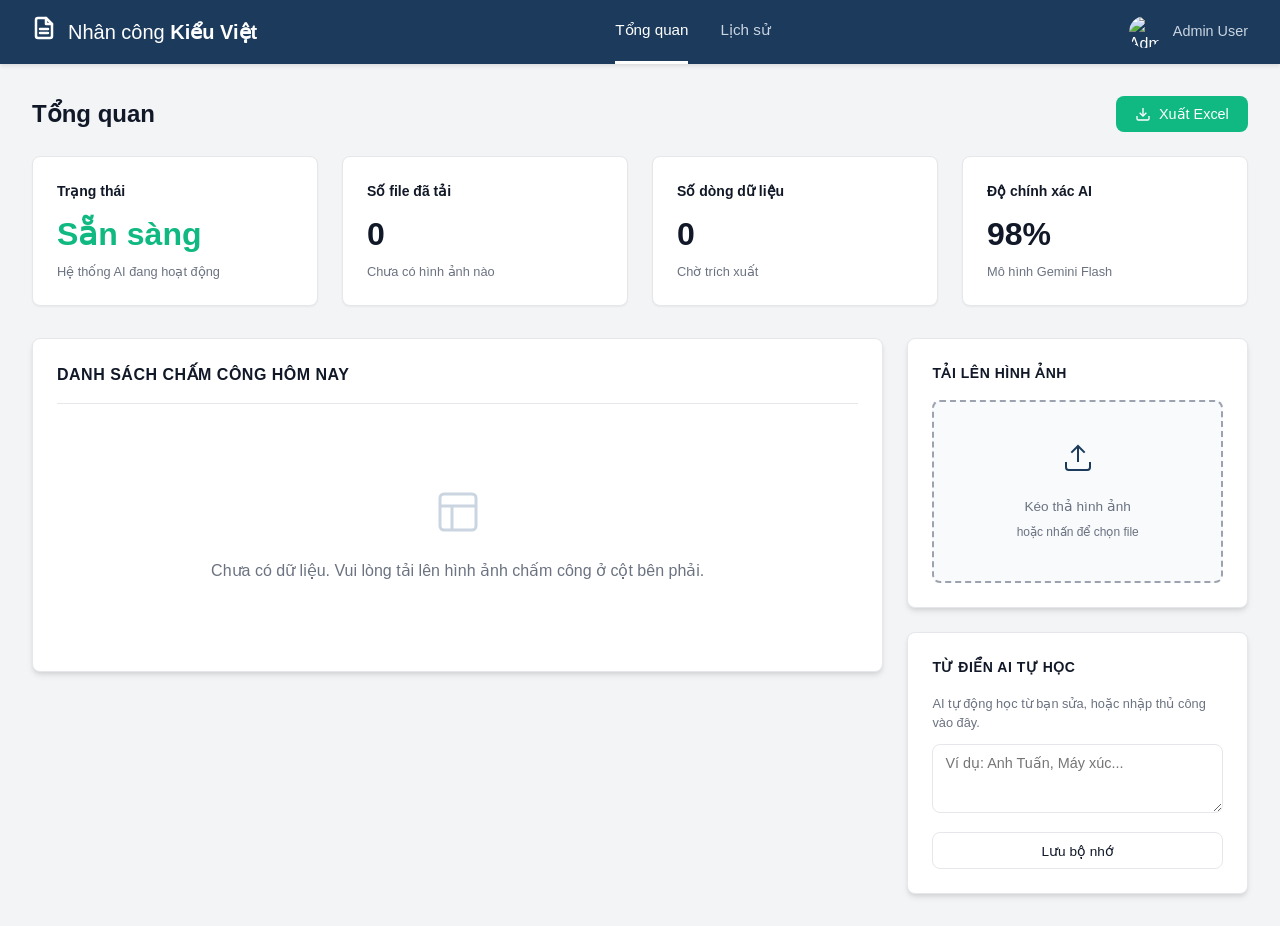
==== commit b0611114: "Revert to exact Mockup 1 layout" ====
--- a/index.html
+++ b/index.html
@@ -10,31 +10,28 @@
     <script src="https://cdn.sheetjs.com/xlsx-latest/package/dist/xlsx.full.min.js"></script>
 </head>
 <body>
-    <!-- Top Bar -->
-    <div class="top-bar">
-        <div class="top-container">
-            <div class="top-left">📍 Hệ thống Quản lý Chấm công AI</div>
-            <div class="top-right">📞 Hotline: (0256) 3947 003</div>
-        </div>
-    </div>
-
-    <!-- Navbar (Chuẩn Kiểu Việt) -->
+    <!-- Navbar (Mẫu 1 Mockup) -->
     <nav class="navbar">
         <div class="nav-container">
-            <div class="nav-left">
-                <a class="nav-link active" id="nav-home">TỔNG QUAN</a>
+            <div class="logo">
+                <div class="logo-icon">
+                    <svg width="24" height="24" viewBox="0 0 24 24" fill="none" stroke="currentColor" stroke-width="2.5" stroke-linecap="round" stroke-linejoin="round">
+                        <path d="M14 2H6a2 2 0 0 0-2 2v16a2 2 0 0 0 2 2h12a2 2 0 0 0 2-2V8z"></path>
+                        <polyline points="14 2 14 8 20 8"></polyline>
+                        <line x1="16" y1="13" x2="8" y2="13"></line>
+                        <line x1="16" y1="17" x2="8" y2="17"></line>
+                    </svg>
+                </div>
+                <span>Nhân công <strong>Kiểu Việt</strong></span>
             </div>
-            
-            <div class="logo-center">
-                <a href="https://kieuviet.com.vn/" target="_blank" title="Trang chủ Kiểu Việt">
-                    <img src="https://kieuviet.com.vn/wp-content/uploads/2024/10/logo-kieu-viet.png" alt="Kiểu Việt Logo">
-                </a>
+            <div class="nav-links">
+                <a class="nav-link active" id="nav-home">Tổng quan</a>
+                <a class="nav-link" id="nav-history">Lịch sử</a>
             </div>
-            
-            <div class="nav-right">
-                <a class="nav-link" id="nav-history">LỊCH SỬ</a>
-                <div class="avatar">
-                    <img src="https://ui-avatars.com/api/?name=Admin&background=087036&color=fff&bold=true" alt="Admin">
+            <div class="nav-right-user">
+                <div class="avatar-group">
+                    <img src="https://ui-avatars.com/api/?name=Admin&background=E8871E&color=fff&bold=true" alt="Admin" class="avatar-img">
+                    <span class="user-name">Admin User</span>
                 </div>
             </div>
         </div>
@@ -43,79 +40,114 @@
     <div class="layout">
         <!-- View 1: Ứng dụng chính -->
         <div id="app-section" class="view-section active">
-            <div class="app-grid">
-                <!-- Left Column -->
-                <div class="left-column">
-                    <div class="panel upload-panel card">
+            
+            <!-- Page Header -->
+            <div class="page-header">
+                <h1>Tổng quan</h1>
+                <div class="header-actions">
+                    <button id="btn-export" class="btn btn-success">
+                        <svg width="16" height="16" viewBox="0 0 24 24" fill="none" stroke="currentColor" stroke-width="2"><path d="M21 15v4a2 2 0 0 1-2 2H5a2 2 0 0 1-2-2v-4"></path><polyline points="7 10 12 15 17 10"></polyline><line x1="12" y1="15" x2="12" y2="3"></line></svg>
+                        Xuất Excel
+                    </button>
+                </div>
+            </div>
+
+            <!-- Stats Row -->
+            <div class="stats-grid">
+                <div class="stat-card">
+                    <div class="stat-title">Trạng thái</div>
+                    <div class="stat-value" style="color: var(--success);">Sẵn sàng</div>
+                    <div class="stat-desc">Hệ thống AI đang hoạt động</div>
+                </div>
+                <div class="stat-card">
+                    <div class="stat-title">Số file đã tải</div>
+                    <div class="stat-value" id="stat-files">0</div>
+                    <div class="stat-desc">Chưa có hình ảnh nào</div>
+                </div>
+                <div class="stat-card">
+                    <div class="stat-title">Số dòng dữ liệu</div>
+                    <div class="stat-value" id="stat-rows">0</div>
+                    <div class="stat-desc">Chờ trích xuất</div>
+                </div>
+                <div class="stat-card">
+                    <div class="stat-title">Độ chính xác AI</div>
+                    <div class="stat-value">98%</div>
+                    <div class="stat-desc">Mô hình Gemini Flash</div>
+                </div>
+            </div>
+
+            <!-- Main Grid: Table Left, Tools Right -->
+            <div class="main-grid">
+                
+                <!-- Left Column: Table -->
+                <div class="main-column">
+                    <div class="card table-card">
                         <div class="panel-header">
-                            <h2>Tải lên hình ảnh</h2>
+                            <h2 style="text-transform: uppercase; font-size: 1rem; color: var(--text-main); letter-spacing: 0.5px;">Danh Sách Chấm Công Hôm Nay</h2>
+                            <select id="result-tab-selector" class="form-control" style="width: auto; padding: 4px 8px; font-size: 0.85rem; display: none;"></select>
                         </div>
                         
+                        <div id="empty-table-state" style="padding: 4rem 2rem; text-align: center; color: var(--text-muted);">
+                            <svg width="48" height="48" viewBox="0 0 24 24" fill="none" stroke="#cbd5e1" stroke-width="1.5" style="margin-bottom: 1rem;"><rect x="3" y="3" width="18" height="18" rx="2" ry="2"></rect><line x1="3" y1="9" x2="21" y2="9"></line><line x1="9" y1="21" x2="9" y2="9"></line></svg>
+                            <p>Chưa có dữ liệu. Vui lòng tải lên hình ảnh chấm công ở cột bên phải.</p>
+                        </div>
+
+                        <div class="table-responsive hidden" id="result-section">
+                            <table id="result-table">
+                                <thead>
+                                    <tr>
+                                        <th width="50">STT</th>
+                                        <th>Họ và tên</th>
+                                        <th width="80">Ngày</th>
+                                        <th width="100">Ca sáng</th>
+                                        <th width="100">Ca trưa</th>
+                                        <th width="100">Ca chiều</th>
+                                        <th>Ghi chú</th>
+                                    </tr>
+                                </thead>
+                                <tbody id="result-tbody"></tbody>
+                            </table>
+                        </div>
+                    </div>
+                </div>
+
+                <!-- Right Column: Tools -->
+                <div class="sidebar-column">
+                    
+                    <!-- Upload Panel -->
+                    <div class="card upload-card">
+                        <h3 class="sidebar-title">TẢI LÊN HÌNH ẢNH</h3>
                         <div class="drop-zone" id="drop-zone">
                             <div class="drop-icon-bg">
-                                <svg width="48" height="48" viewBox="0 0 24 24" fill="none" stroke="currentColor" stroke-width="1.5">
-                                    <path d="M21 15v4a2 2 0 0 1-2 2H5a2 2 0 0 1-2-2v-4"></path>
-                                    <polyline points="17 8 12 3 7 8"></polyline>
-                                    <line x1="12" y1="3" x2="12" y2="15"></line>
-                                </svg>
+                                <svg width="32" height="32" viewBox="0 0 24 24" fill="none" stroke="currentColor" stroke-width="1.5"><path d="M21 15v4a2 2 0 0 1-2 2H5a2 2 0 0 1-2-2v-4"></path><polyline points="17 8 12 3 7 8"></polyline><line x1="12" y1="3" x2="12" y2="15"></line></svg>
                             </div>
-                            <h3>Kéo thả hồ sơ nhân công</h3>
-                            <p>hoặc <strong>nhấn để chọn file</strong> (JPG, PNG)</p>
+                            <p style="font-weight: 500; margin-bottom: 5px;">Kéo thả hình ảnh</p>
+                            <p style="font-size: 0.75rem;">hoặc nhấn để chọn file</p>
                             <input type="file" id="file-input" accept="image/*" hidden multiple>
                         </div>
                         
                         <div class="preview-area hidden" id="preview-area">
-                            <div class="image-wrapper" id="preview-gallery" style="display: flex; gap: 10px; overflow-x: auto; margin-bottom: 15px;"></div>
+                            <div class="image-wrapper" id="preview-gallery" style="display: flex; gap: 8px; overflow-x: auto; margin-bottom: 15px; padding-bottom: 5px;"></div>
                             
                             <div id="active-image-container" style="display: none; margin-bottom: 15px;">
-                                <img id="active-image" style="width: 100%; max-height: 300px; object-fit: contain; border: 1px solid #e5e7eb; border-radius: 4px;">
+                                <img id="active-image" style="width: 100%; max-height: 200px; object-fit: contain; border: 1px solid #e5e7eb; border-radius: 4px;">
                             </div>
 
-                            <div style="display: flex; gap: 10px;">
-                                <button id="btn-remove-image" class="btn btn-outline" style="flex: 1;">Hủy bỏ</button>
-                                <button id="btn-extract" class="btn btn-primary" style="flex: 2;">Bắt đầu AI Đọc</button>
+                            <div style="display: flex; flex-direction: column; gap: 8px;">
+                                <button id="btn-extract" class="btn btn-primary" style="width: 100%;">Bắt đầu AI Đọc</button>
+                                <button id="btn-remove-image" class="btn btn-outline" style="width: 100%;">Hủy bỏ</button>
                             </div>
                         </div>
                     </div>
 
                     <!-- Dictionary Panel -->
-                    <div class="panel dictionary-panel card" style="margin-top: 1.5rem">
-                        <div class="panel-header">
-                            <h2>Từ điển AI Tự học</h2>
-                        </div>
-                        <p style="font-size: 0.85rem; color: var(--text-muted); margin-bottom: 0.75rem;">Cập nhật danh từ riêng, tên máy móc để AI nhận diện tốt hơn.</p>
-                        <textarea id="custom-dictionary" class="form-control" rows="3" placeholder="Ví dụ: Anh Tuấn, Trạm bê tông..."></textarea>
-                        <button id="btn-save-dict" class="btn btn-outline" style="width: 100%; margin-top: 0.75rem;">Lưu bộ nhớ</button>
+                    <div class="card dict-card" style="margin-top: 1.5rem;">
+                        <h3 class="sidebar-title">TỪ ĐIỂN AI TỰ HỌC</h3>
+                        <p style="font-size: 0.8rem; color: var(--text-muted); margin-bottom: 0.75rem;">AI tự động học từ bạn sửa, hoặc nhập thủ công vào đây.</p>
+                        <textarea id="custom-dictionary" class="form-control" rows="3" placeholder="Ví dụ: Anh Tuấn, Máy xúc..."></textarea>
+                        <button id="btn-save-dict" class="btn btn-outline" style="width: 100%; margin-top: 0.75rem; font-size: 0.85rem;">Lưu bộ nhớ</button>
                     </div>
-                </div>
 
-                <!-- Right Column: Result -->
-                <div class="panel result-panel card hidden" id="result-section">
-                    <div class="panel-header" style="margin-bottom: 1rem;">
-                        <h2>Danh Sách Chấm Công</h2>
-                        <div style="display: flex; gap: 10px; align-items: center;">
-                            <select id="result-tab-selector" class="form-control" style="width: 150px;"></select>
-                            <button id="btn-export" class="btn btn-success">Xuất Excel</button>
-                        </div>
-                    </div>
-                    <p style="font-size: 0.85rem; color: #6b7280; margin-bottom: 1rem;">Click vào ô để sửa. Ô <span style="color: #d97706; font-weight: bold;">màu vàng</span> là chữ viết mờ cần kiểm tra lại.</p>
-
-                    <div class="table-responsive">
-                        <table id="result-table">
-                            <thead>
-                                <tr>
-                                    <th width="60">STT</th>
-                                    <th>Họ và tên</th>
-                                    <th width="100">Ngày</th>
-                                    <th width="100">Ca sáng</th>
-                                    <th width="100">Ca trưa</th>
-                                    <th width="100">Ca chiều</th>
-                                    <th>Ghi chú</th>
-                                </tr>
-                            </thead>
-                            <tbody id="result-tbody"></tbody>
-                        </table>
-                    </div>
                 </div>
             </div>
         </div>
@@ -123,12 +155,11 @@
         <!-- View 2: Lịch sử -->
         <div id="history-section" class="view-section">
             <div class="card">
-                <div class="panel-header">
-                    <h2>Lịch sử Đọc Hóa Đơn (Local)</h2>
-                    <button id="btn-clear-history" class="btn btn-outline" style="color: #ef4444;">Xóa tất cả lịch sử</button>
+                <div class="panel-header" style="display: flex; justify-content: space-between; align-items: center; border-bottom: 1px solid var(--border-color); padding-bottom: 1rem; margin-bottom: 1rem;">
+                    <h2>Lịch sử Đọc Hóa Đơn</h2>
+                    <button id="btn-clear-history" class="btn btn-outline" style="color: #ef4444; border-color: #fca5a5;">Xóa tất cả</button>
                 </div>
                 <div id="history-list">
-                    <!-- History items injected here -->
                     <p style="text-align: center; color: #6b7280; padding: 2rem;">Chưa có dữ liệu lịch sử nào.</p>
                 </div>
             </div>
@@ -137,10 +168,10 @@
 
     <!-- Loading Overlay -->
     <div class="loading-overlay hidden" id="loading-overlay">
-        <div style="text-align: center;">
+        <div style="text-align: center; background: white; padding: 2rem 3rem; border-radius: 12px; box-shadow: 0 10px 25px rgba(0,0,0,0.1);">
             <div class="spinner"></div>
-            <h3>Đang xử lý dữ liệu...</h3>
-            <p style="color: #6b7280; margin-top: 5px;">Vui lòng không đóng trình duyệt</p>
+            <h3 style="color: var(--primary); margin-bottom: 5px;">Đang xử lý dữ liệu...</h3>
+            <p style="color: #6b7280; font-size: 0.9rem;">AI đang đọc chữ viết tay, vui lòng đợi</p>
         </div>
     </div>
 
--- a/kieuviet.css
+++ b/kieuviet.css
@@ -1,11 +1,9 @@
-@import url('https://fonts.googleapis.com/css2?family=Roboto:wght@400;500;700&display=swap');
-
 :root {
-    /* Brand Colors - Kieu Viet */
-    --primary: #087036; /* Màu xanh lá chuẩn Kiểu Việt */
-    --primary-hover: #06572a;
-    --accent: #E3182D; /* Màu đỏ của logo */
-    --accent-hover: #c41324;
+    /* Brand Colors - Kieu Viet Mockup 1 */
+    --primary: #1B3A5C;
+    --primary-hover: #11263d;
+    --accent: #E8871E;
+    --accent-hover: #cf7618;
     
     /* UI Colors */
     --bg-color: #F3F4F6;
@@ -21,8 +19,8 @@
     --danger: #EF4444;
     
     /* Layout */
-    --border-radius: 6px;
-    --shadow: 0 1px 3px 0 rgba(0, 0, 0, 0.1), 0 1px 2px 0 rgba(0, 0, 0, 0.06);
+    --border-radius: 8px;
+    --shadow: 0 4px 6px -1px rgba(0, 0, 0, 0.1), 0 2px 4px -1px rgba(0, 0, 0, 0.06);
 }
 
 * {
@@ -38,29 +36,15 @@
     line-height: 1.5;
 }
 
-/* Top Bar */
-.top-bar {
+/* Navbar */
+.navbar {
     background-color: var(--primary);
     color: white;
-    font-size: 0.85rem;
-    padding: 8px 0;
-}
-.top-container {
-    display: flex;
-    justify-content: space-between;
-    padding: 0 2rem;
-    max-width: 1400px;
-    margin: 0 auto;
-}
-
-/* Navbar */
-.navbar {
-    height: 70px;
-    background-color: #ffffff;
-    box-shadow: 0 4px 6px -1px rgba(0, 0, 0, 0.05);
+    height: 64px;
     position: sticky;
     top: 0;
     z-index: 50;
+    box-shadow: 0 2px 4px rgba(0,0,0,0.1);
 }
 
 .nav-container {
@@ -71,58 +55,140 @@
     padding: 0 2rem;
     max-width: 1400px;
     margin: 0 auto;
-    position: relative;
-}
-
-.nav-left, .nav-right {
+}
+
+.logo {
+    display: flex;
+    align-items: center;
+    gap: 0.75rem;
+    font-size: 1.25rem;
+    font-weight: 400;
+}
+.logo-icon { color: white; }
+.logo strong { font-weight: 700; }
+
+.nav-links {
     display: flex;
     align-items: center;
     gap: 2rem;
-    flex: 1;
-}
-
-.nav-right {
-    justify-content: flex-end;
-}
-
-.logo-center {
-    position: absolute;
-    left: 50%;
-    transform: translateX(-50%);
-    top: -30px; /* Thụt lên đè thanh màu xanh */
-    background: white;
-    padding: 10px 20px;
-    border-radius: 0 0 15px 15px;
-    box-shadow: 0 4px 6px rgba(0,0,0,0.08);
-}
-
-.logo-center img {
-    height: 80px;
-    display: block;
+    height: 100%;
 }
 
 .nav-link {
-    display: flex;
-    align-items: center;
-    gap: 0.5rem;
-    color: var(--text-main);
+    color: #cbd5e1;
     text-decoration: none;
-    font-weight: 700;
-    text-transform: uppercase;
+    font-weight: 500;
     font-size: 0.95rem;
-    padding: 24px 0;
+    height: 100%;
+    display: flex;
+    align-items: center;
     border-bottom: 3px solid transparent;
     transition: all 0.2s;
     cursor: pointer;
 }
 
 .nav-link:hover {
-    color: var(--primary);
+    color: white;
 }
 
 .nav-link.active {
-    color: var(--primary);
-    border-bottom-color: var(--primary);
+    color: white;
+    border-bottom-color: white;
+}
+
+.nav-right-user {
+    display: flex;
+    align-items: center;
+}
+.avatar-group {
+    display: flex;
+    align-items: center;
+    gap: 0.75rem;
+}
+.avatar-img {
+    width: 32px;
+    height: 32px;
+    border-radius: 50%;
+}
+.user-name {
+    font-size: 0.9rem;
+    color: #cbd5e1;
+}
+
+/* Layout */
+.layout {
+    max-width: 1400px;
+    margin: 2rem auto;
+    padding: 0 2rem;
+}
+
+.view-section { display: none; }
+.view-section.active { display: block; }
+
+/* Page Header */
+.page-header {
+    display: flex;
+    justify-content: space-between;
+    align-items: center;
+    margin-bottom: 1.5rem;
+}
+.page-header h1 {
+    font-size: 1.5rem;
+    color: var(--text-main);
+    font-weight: 700;
+}
+
+/* Stats Grid */
+.stats-grid {
+    display: grid;
+    grid-template-columns: repeat(4, 1fr);
+    gap: 1.5rem;
+    margin-bottom: 2rem;
+}
+.stat-card {
+    background: var(--card-bg);
+    border: 1px solid var(--border-color);
+    border-radius: var(--border-radius);
+    padding: 1.5rem;
+    box-shadow: 0 1px 2px rgba(0,0,0,0.05);
+}
+.stat-title {
+    font-size: 0.875rem;
+    color: var(--text-main);
+    font-weight: 700;
+    margin-bottom: 0.5rem;
+}
+.stat-value {
+    font-size: 2rem;
+    font-weight: 700;
+    color: var(--text-main);
+    margin-bottom: 0.25rem;
+}
+.stat-desc {
+    font-size: 0.8rem;
+    color: var(--text-muted);
+}
+
+/* Main Grid */
+.main-grid {
+    display: grid;
+    grid-template-columns: 2.5fr 1fr;
+    gap: 1.5rem;
+}
+.card {
+    background: var(--card-bg);
+    border: 1px solid var(--border-color);
+    border-radius: var(--border-radius);
+    padding: 1.5rem;
+    box-shadow: 0 1px 2px rgba(0,0,0,0.05);
+}
+.sidebar-title {
+    font-size: 0.875rem;
+    font-weight: 700;
+    text-transform: uppercase;
+    color: var(--text-main);
+    margin-bottom: 1rem;
+    letter-spacing: 0.5px;
 }
 
 .avatar img {
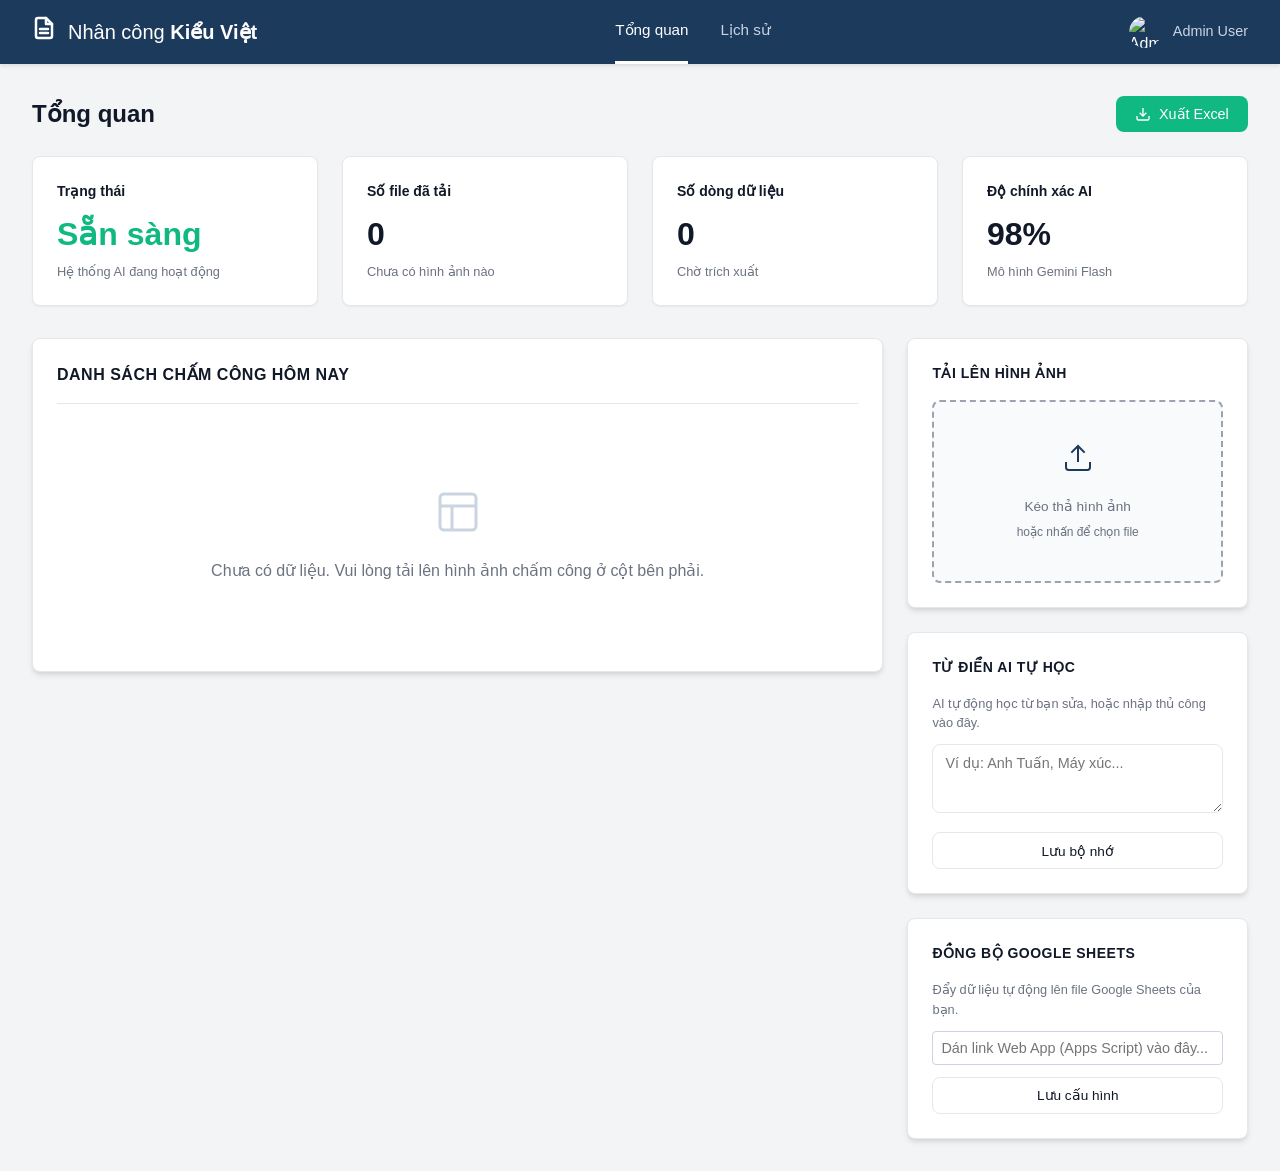
==== commit f8db1c95: "Feat: Add direct sync to Google Sheets via Web App URL" ====
--- a/index.html
+++ b/index.html
@@ -148,6 +148,14 @@
                         <button id="btn-save-dict" class="btn btn-outline" style="width: 100%; margin-top: 0.75rem; font-size: 0.85rem;">Lưu bộ nhớ</button>
                     </div>
 
+                    <!-- Google Sheets Panel -->
+                    <div class="card gs-card" style="margin-top: 1.5rem;">
+                        <h3 class="sidebar-title">ĐỒNG BỘ GOOGLE SHEETS</h3>
+                        <p style="font-size: 0.8rem; color: var(--text-muted); margin-bottom: 0.75rem;">Đẩy dữ liệu tự động lên file Google Sheets của bạn.</p>
+                        <input type="password" id="gs-url" class="form-control" placeholder="Dán link Web App (Apps Script) vào đây..." style="margin-bottom: 0.75rem; padding: 8px; width: 100%; border: 1px solid #cbd5e1; border-radius: 4px;">
+                        <button id="btn-save-gs" class="btn btn-outline" style="width: 100%; font-size: 0.85rem;">Lưu cấu hình</button>
+                    </div>
+
                 </div>
             </div>
         </div>
